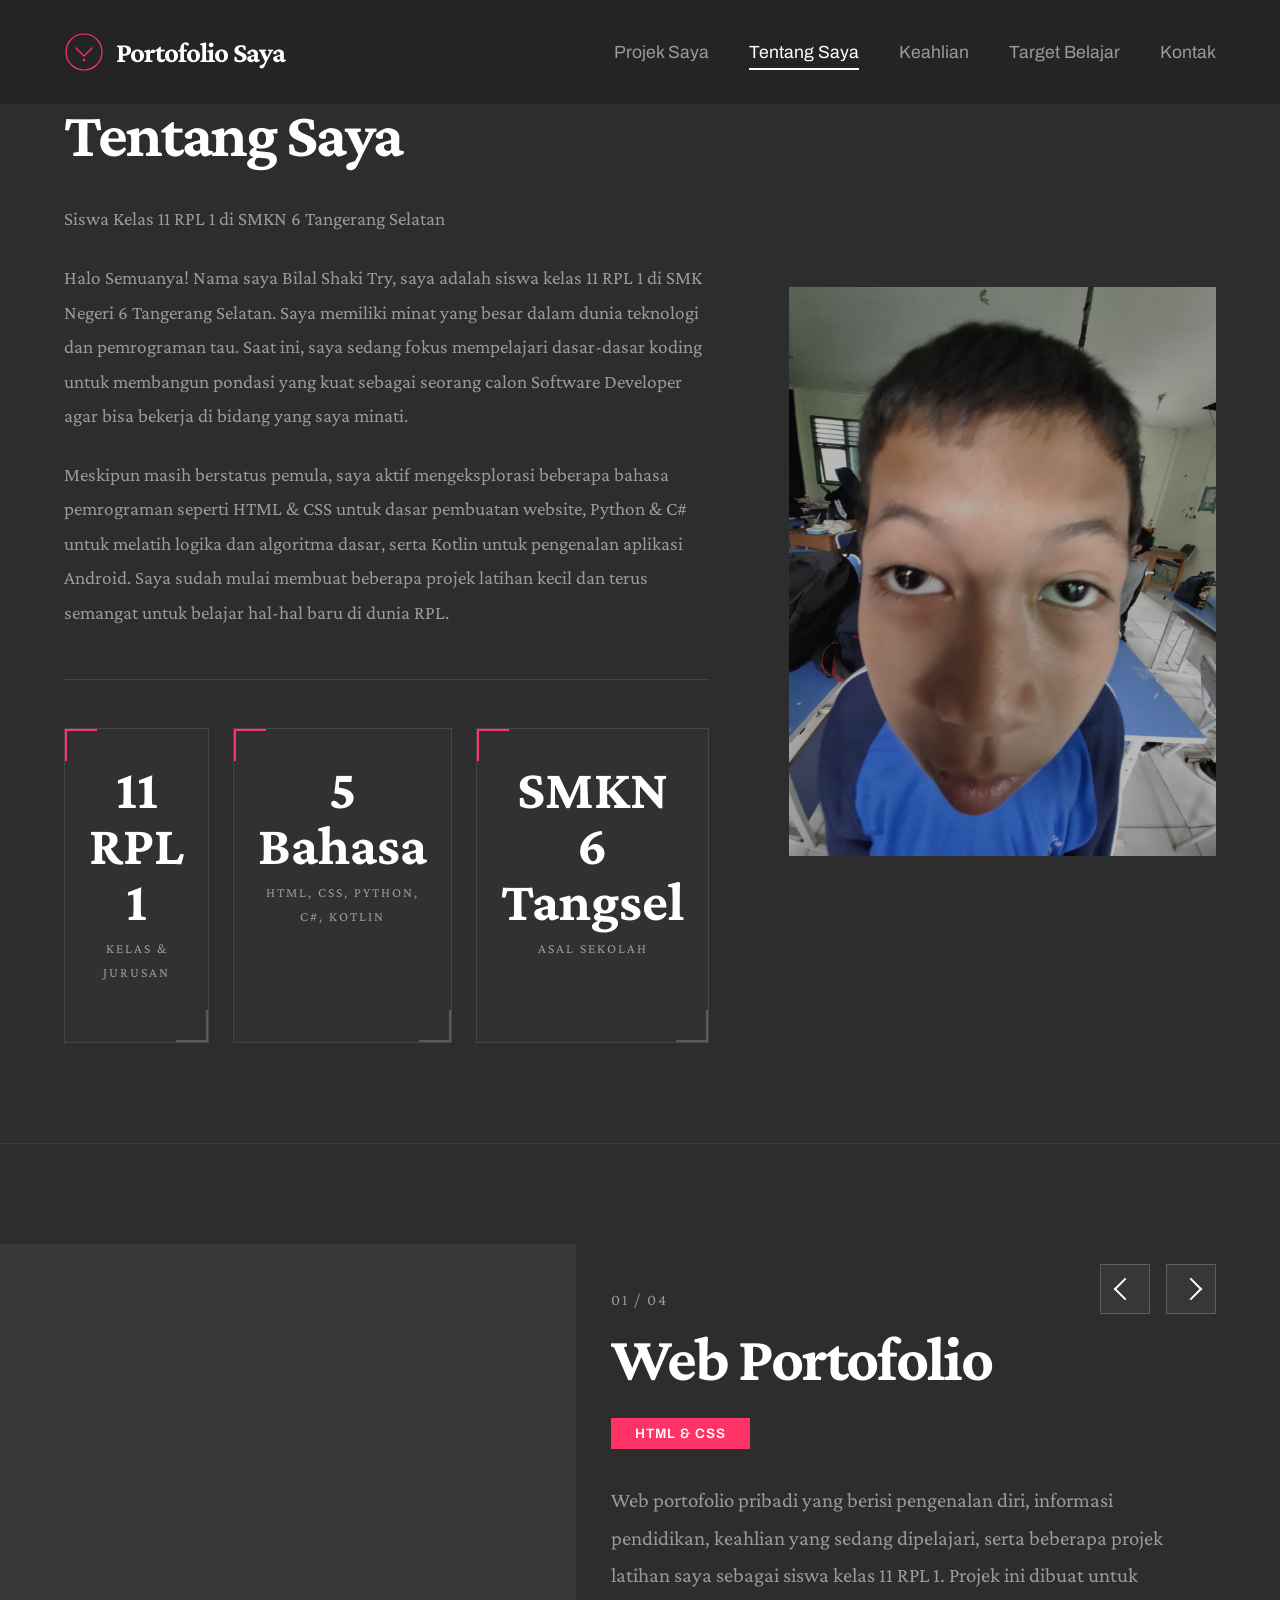
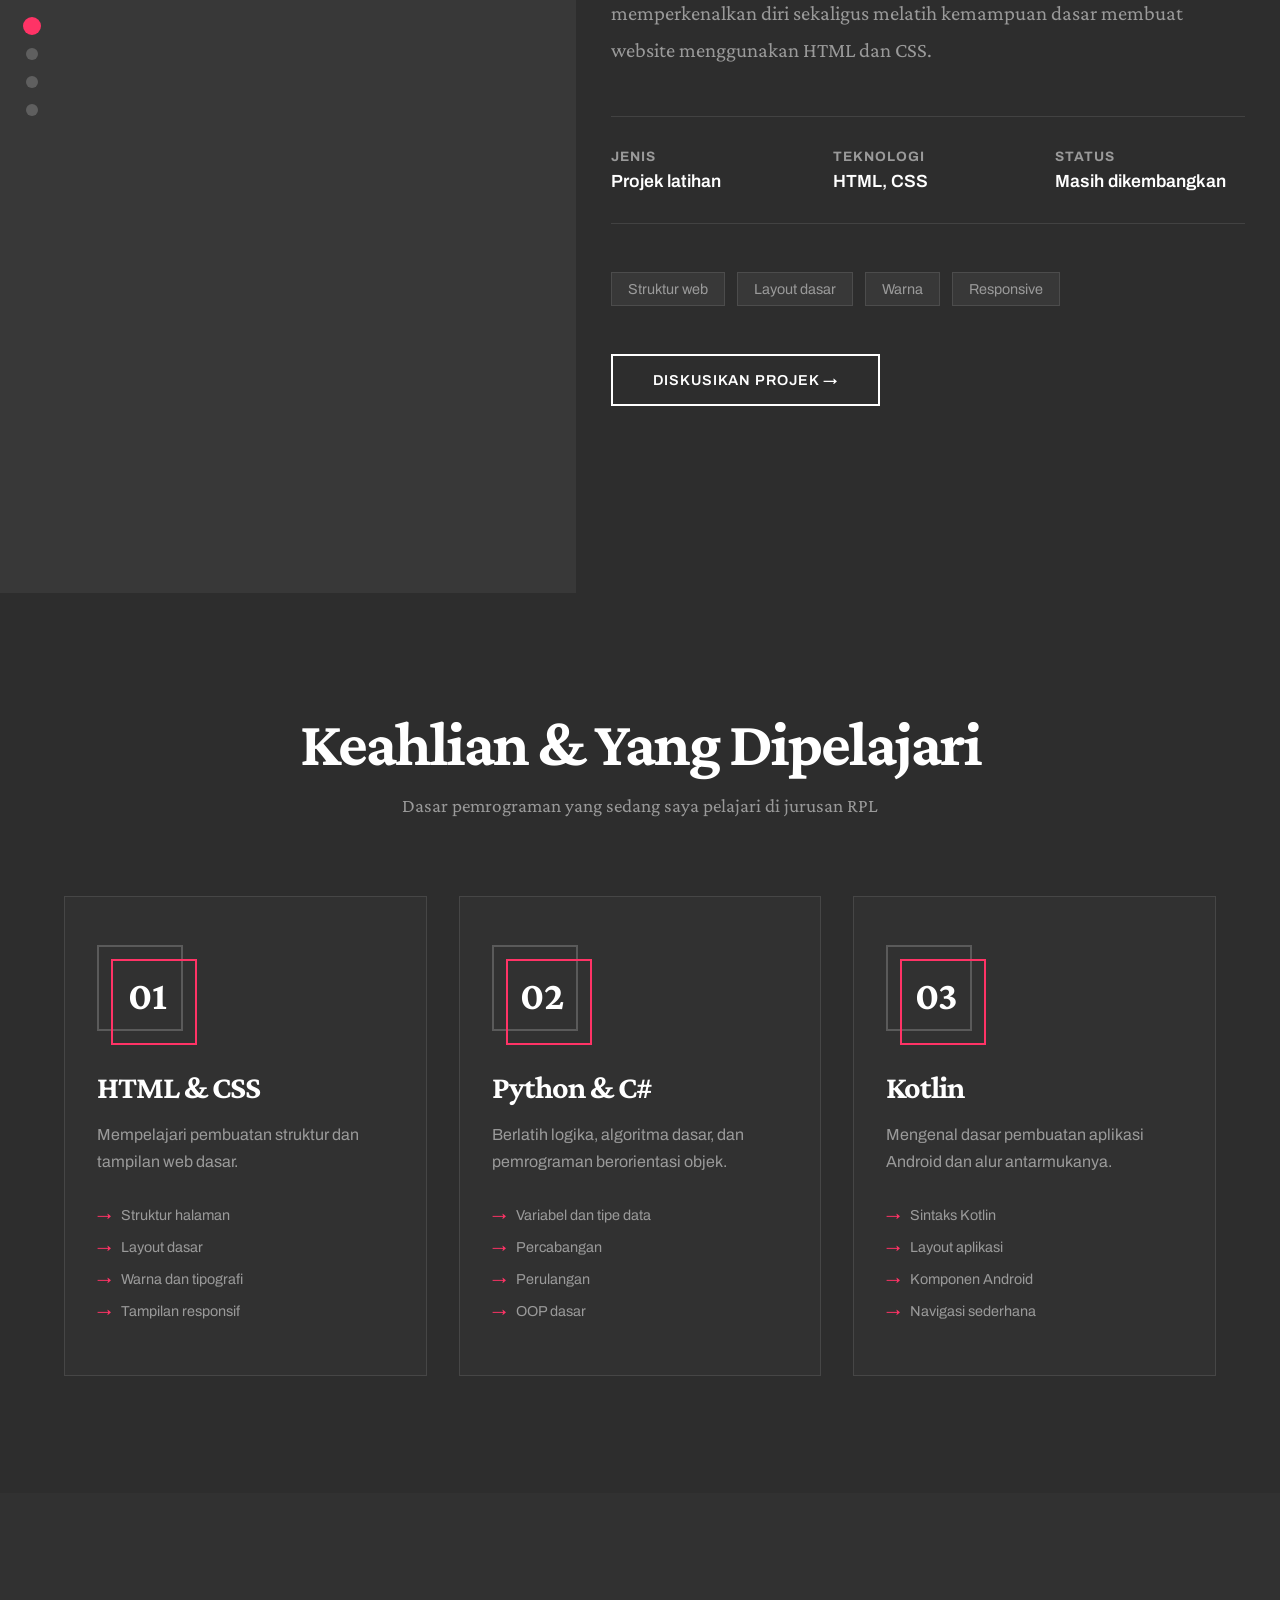
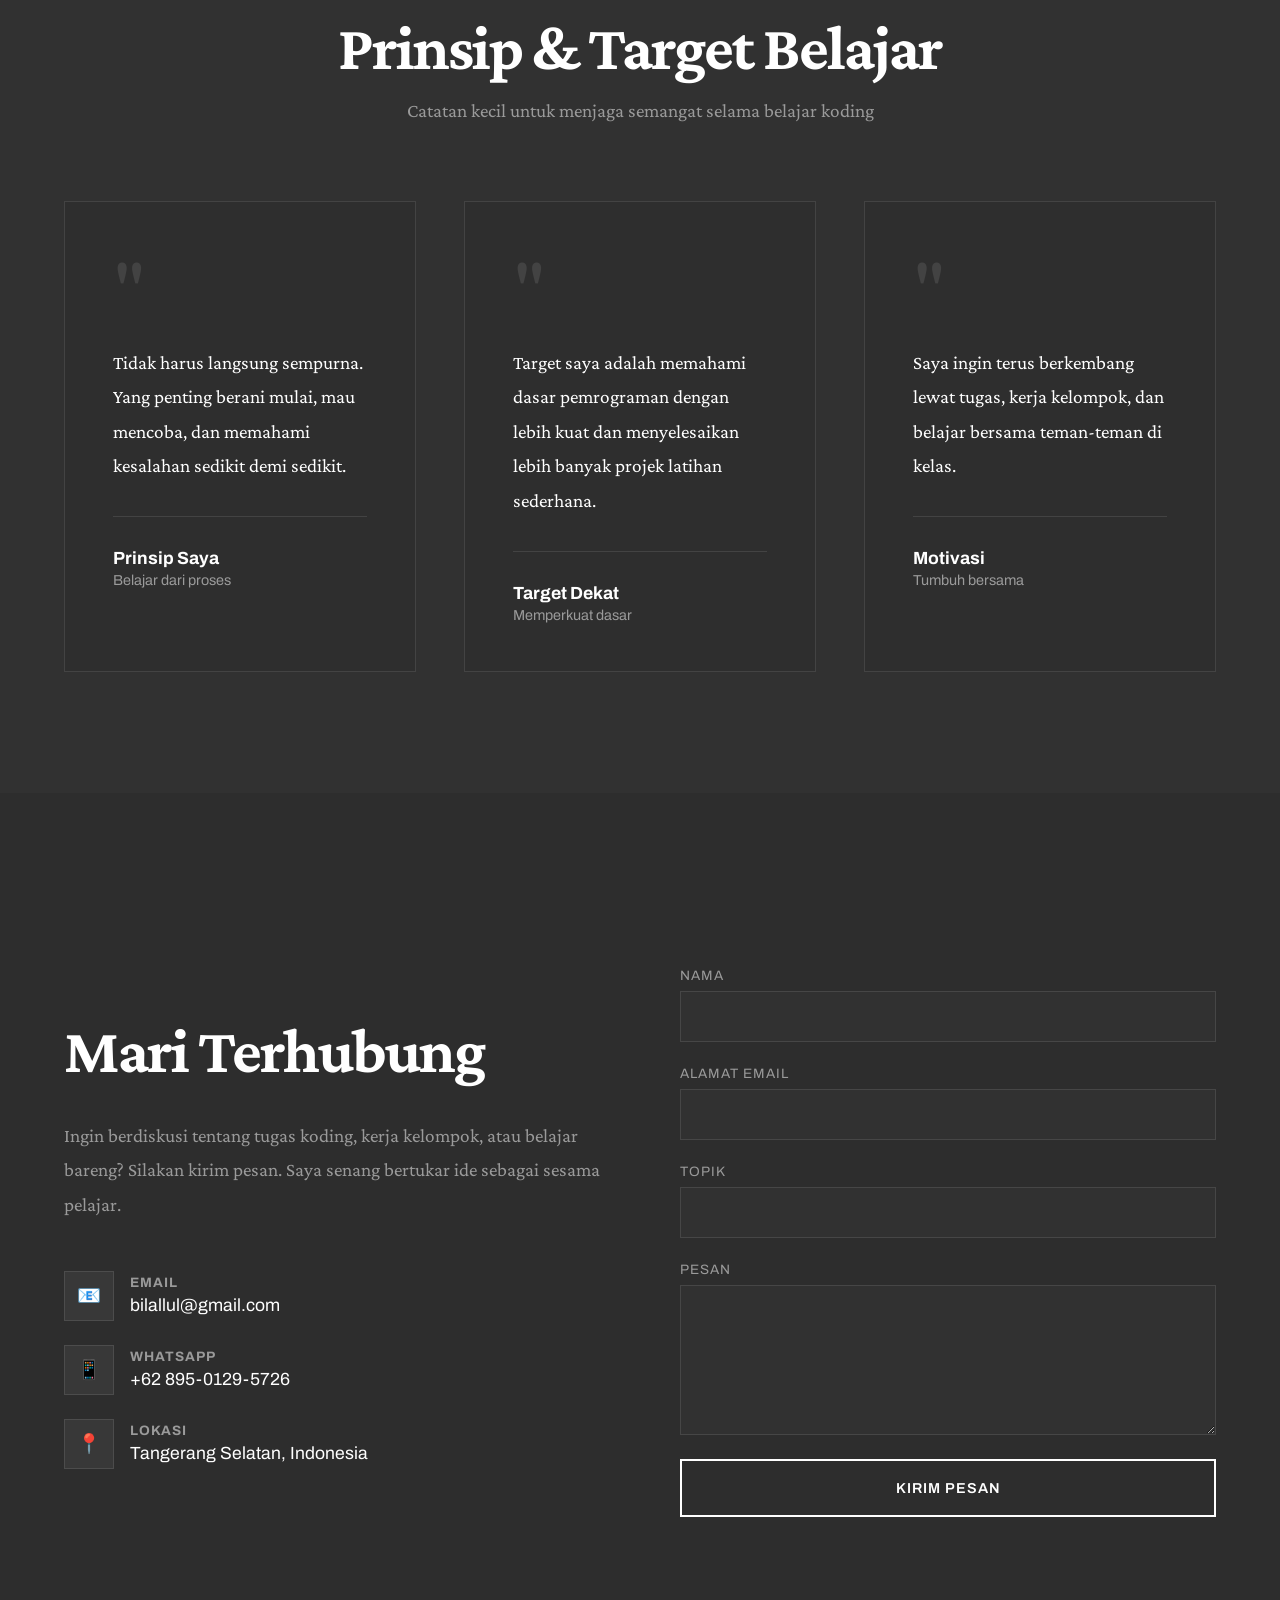
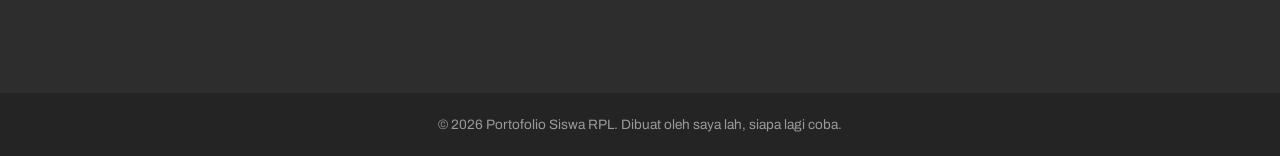
==== index.html @ 1e0526e3 "Add files via upload" ====
<!DOCTYPE html>
<html lang="id">
<head>
    <meta charset="UTF-8">
    <meta name="viewport" content="width=device-width, initial-scale=1.0">
    <title>Portofolio Aku | 11 RPL</title>
    <link rel="preconnect" href="https://fonts.googleapis.com">
    <link rel="preconnect" href="https://fonts.gstatic.com" crossorigin>
    <link href="https://fonts.googleapis.com/css2?family=Crimson+Pro:wght@300;400;600;700&family=Archivo:wght@300;400;600;900&display=swap" rel="stylesheet">
    <link rel="stylesheet" href="tooplate-split-portfolio.css">
<!-- Portofolio latihan siswa kelas 11 RPL 1 -->
</head>
<body>
    <header>
        <a href="#work" class="logo">
            <svg class="logo-icon" viewBox="0 0 100 100" xmlns="http://www.w3.org/2000/svg">
                <circle cx="50" cy="50" r="45" fill="none" stroke="#ff3366" stroke-width="3"/>
                <path d="M 30 40 L 50 60 L 70 40" fill="none" stroke="#ff3366" stroke-width="3" stroke-linecap="round" stroke-linejoin="round"/>
                <circle cx="50" cy="70" r="3" fill="#ff3366"/>
            </svg>
                <span>Portofolio Saya</span>
        </a>
        <nav>
            <ul class="desktop-nav">
                <li><a href="#work">Projek Saya</a></li>
                <li><a href="#about">Tentang Saya</a></li>
                <li><a href="#services">Keahlian</a></li>
                <li><a href="#testimonials">Target Belajar</a></li>
                <li><a href="#contact">Kontak</a></li>
            </ul>
        </nav>
        <div class="menu-icon">
            <span></span>
        </div>
    </header>

    <div class="mobile-nav">
        <button class="mobile-nav-close" aria-label="Tutup menu">&times;</button>
        <ul>
            <li><a href="#work">Projek Saya</a></li>
            <li><a href="#about">Tentang Saya</a></li>
            <li><a href="#services">Keahlian</a></li>
            <li><a href="#testimonials">Target Belajar</a></li>
            <li><a href="#contact">Kontak</a></li>
        </ul>
        <div class="mobile-nav-footer">
            <p>Mari belajar dan bertukar ide bersama</p>
            <a href="mailto:siswa.rpl11@example.com">siswa.rpl11@example.com</a>
        </div>
    </div>

    <!-- About Section -->
    <section id="about" class="about-section">
        <div class="about-split">
            <div class="about-content">
                <h2>Tentang Saya</h2>
                <p>Siswa Kelas 11 RPL 1 di SMKN 6 Tangerang Selatan</p>
                <p>Halo Semuanya! Nama saya Bilal Shaki Try, saya adalah siswa kelas 11 RPL 1 di SMK Negeri 6 Tangerang Selatan. Saya memiliki minat yang besar dalam dunia teknologi dan pemrograman tau. Saat ini, saya sedang fokus mempelajari dasar-dasar koding untuk membangun pondasi yang kuat sebagai seorang calon Software Developer agar bisa bekerja di bidang yang saya minati.</p>
                <p>Meskipun masih berstatus pemula, saya aktif mengeksplorasi beberapa bahasa pemrograman seperti HTML &amp; CSS untuk dasar pembuatan website, Python &amp; C# untuk melatih logika dan algoritma dasar, serta Kotlin untuk pengenalan aplikasi Android. Saya sudah mulai membuat beberapa projek latihan kecil dan terus semangat untuk belajar hal-hal baru di dunia RPL.</p>
                <div class="about-stats">
                    <div class="stat-item">
                        <h3>11 RPL 1</h3>
                        <p>Kelas &amp; Jurusan</p>
                    </div>
                    <div class="stat-item">
                        <h3>5 Bahasa</h3>
                        <p>HTML, CSS, Python, C#, Kotlin</p>
                    </div>
                    <div class="stat-item">
                        <h3>SMKN 6 Tangsel</h3>
                        <p>Asal Sekolah</p>
                    </div>
                </div>
            </div>
            <div class="about-image"></div>
        </div>
    </section>

    <!-- Projects Section -->
    <div class="split-container" id="work">
        <div class="left-panel">
            <div class="image-container active" data-project="0">
                <div class="project-image"></div>
            </div>
            <div class="image-container" data-project="1">
                <div class="project-image"></div>
            </div>
            <div class="image-container" data-project="2">
                <div class="project-image"></div>
            </div>
            <div class="image-container" data-project="3">
                <div class="project-image"></div>
            </div>
        </div>

        <div class="right-panel">
            <!-- Project 1 -->
            <div class="project-details active" data-project="0">
                <div class="project-number">01 / 04</div>
                <h1 class="project-title">Web Portofolio</h1>
                <span class="project-category">Html & Css</span>
                <p class="project-description">
                    Web portofolio pribadi yang berisi pengenalan diri, informasi pendidikan, keahlian yang sedang dipelajari,
                    serta beberapa projek latihan saya sebagai siswa kelas 11 RPL 1. Projek ini dibuat untuk memperkenalkan diri
                    sekaligus melatih kemampuan dasar membuat website menggunakan HTML dan CSS.
                </p>
                <div class="project-info">
                    <div class="info-item">
                        <h4>Jenis</h4>
                        <p>Projek latihan</p>
                    </div>
                    <div class="info-item">
                        <h4>Teknologi</h4>
                        <p>HTML, CSS</p>
                    </div>
                    <div class="info-item">
                        <h4>Status</h4>
                        <p>Masih dikembangkan</p>
                    </div>
                </div>
                <div class="project-tags">
                    <span class="tag">Struktur web</span>
                    <span class="tag">Layout dasar</span>
                    <span class="tag">Warna</span>
                    <span class="tag">Responsive</span>
                </div>
                <a href="#contact" class="view-project-btn">Diskusikan projek →</a>
            </div>

            <!-- Project 2 -->
            <div class="project-details" data-project="1">
                <div class="project-number">02 / 04</div>
                <h1 class="project-title">Aplikasi Kasir / Kalkulator CLI</h1>
                <span class="project-category">Python</span>
                <p class="project-description">
                    Program berbasis command line untuk menghitung total belanja atau melakukan operasi kalkulator dasar.
                    Saya menggunakannya untuk berlatih input, percabangan, perulangan, dan cara menyusun logika program.
                </p>
                <div class="project-info">
                    <div class="info-item">
                        <h4>Jenis</h4>
                        <p>Latihan Python</p>
                    </div>
                    <div class="info-item">
                        <h4>Materi</h4>
                        <p>Logika dasar</p>
                    </div>
                    <div class="info-item">
                        <h4>Status</h4>
                        <p>Versi awal</p>
                    </div>
                </div>
                <div class="project-tags">
                    <span class="tag">Input</span>
                    <span class="tag">Percabangan</span>
                    <span class="tag">Perulangan</span>
                    <span class="tag">Fungsi</span>
                </div>
                <a href="#contact" class="view-project-btn">Diskusikan projek →</a>
            </div>

            <!-- Project 3 -->
            <div class="project-details" data-project="2">
                <div class="project-number">03 / 04</div>
                <h1 class="project-title">To-Do List App</h1>
                <span class="project-category">C#</span>
                <p class="project-description">
                    Aplikasi sederhana untuk mencatat, menampilkan, dan mengelola daftar tugas harian. Projek ini saya buat
                    sebagai latihan menggunakan C# untuk memahami logika program, pengelolaan data tugas, dan konsep OOP dasar.
                </p>
                <div class="project-info">
                    <div class="info-item">
                        <h4>Jenis</h4>
                        <p>Projek latihan</p>
                    </div>
                    <div class="info-item">
                        <h4>Materi</h4>
                        <p>Manajemen tugas</p>
                    </div>
                    <div class="info-item">
                        <h4>Status</h4>
                        <p>Versi awal</p>
                    </div>
                </div>
                <div class="project-tags">
                    <span class="tag">Daftar tugas</span>
                    <span class="tag">Tambah tugas</span>
                    <span class="tag">Hapus tugas</span>
                    <span class="tag">C# dasar</span>
                </div>
                <a href="#contact" class="view-project-btn">Diskusikan projek →</a>
            </div>

            <!-- Project 4 -->
            <div class="project-details" data-project="3">
                <div class="project-number">04 / 04</div>
                <h1 class="project-title">UI Aplikasi Mobile Sederhana</h1>
                <span class="project-category">Kotlin</span>
                <p class="project-description">
                    Rancangan tampilan aplikasi mobile sederhana sebagai latihan mengenal Kotlin dan alur antarmuka Android.
                    Saya masih mempelajari cara membuat tampilan yang mudah dipahami dan menghubungkan halaman secara bertahap.
                </p>
                <div class="project-info">
                    <div class="info-item">
                        <h4>Jenis</h4>
                        <p>Latihan aplikasi</p>
                    </div>
                    <div class="info-item">
                        <h4>Materi</h4>
                        <p>Android dasar</p>
                    </div>
                    <div class="info-item">
                        <h4>Status</h4>
                        <p>Dalam proses belajar</p>
                    </div>
                </div>
                <div class="project-tags">
                    <span class="tag">Kotlin</span>
                    <span class="tag">Layout</span>
                    <span class="tag">Android</span>
                    <span class="tag">Navigasi</span>
                </div>
                <a href="#contact" class="view-project-btn">Diskusikan projek →</a>
            </div>

        </div>

        <div class="project-controls">
            <div class="progress-indicator">
                <div class="progress-dot active" data-project="0"></div>
                <div class="progress-dot" data-project="1"></div>
                <div class="progress-dot" data-project="2"></div>
                <div class="progress-dot" data-project="3"></div>
            </div>
            <div class="navigation">
                <div class="nav-arrow" id="prevBtn">
                    <div class="arrow arrow-left"></div>
                </div>
                <div class="nav-arrow" id="nextBtn">
                    <div class="arrow arrow-right"></div>
                </div>
            </div>
        </div>
    </div>

    <!-- Services Section -->
    <section id="services" class="services-section">
        <div class="services-container">
            <div class="section-header">
                <h2>Keahlian &amp; Yang Dipelajari</h2>
                <p>Dasar pemrograman yang sedang saya pelajari di jurusan RPL</p>
            </div>
            <div class="services-grid">
                <div class="service-card">
                    <div class="service-number">01</div>
                    <h3>HTML &amp; CSS</h3>
                    <p>Mempelajari pembuatan struktur dan tampilan web dasar.</p>
                    <ul class="service-list">
                        <li>Struktur halaman</li>
                        <li>Layout dasar</li>
                        <li>Warna dan tipografi</li>
                        <li>Tampilan responsif</li>
                    </ul>
                </div>
                <div class="service-card">
                    <div class="service-number">02</div>
                    <h3>Python &amp; C#</h3>
                    <p>Berlatih logika, algoritma dasar, dan pemrograman berorientasi objek.</p>
                    <ul class="service-list">
                        <li>Variabel dan tipe data</li>
                        <li>Percabangan</li>
                        <li>Perulangan</li>
                        <li>OOP dasar</li>
                    </ul>
                </div>
                <div class="service-card">
                    <div class="service-number">03</div>
                    <h3>Kotlin</h3>
                    <p>Mengenal dasar pembuatan aplikasi Android dan alur antarmukanya.</p>
                    <ul class="service-list">
                        <li>Sintaks Kotlin</li>
                        <li>Layout aplikasi</li>
                        <li>Komponen Android</li>
                        <li>Navigasi sederhana</li>
                    </ul>
                </div>
            </div>
        </div>
    </section>

    <!-- Testimonials Section -->
    <section id="testimonials" class="testimonials-section">
        <div class="testimonials-container">
            <div class="section-header">
                <h2>Prinsip &amp; Target Belajar</h2>
                <p>Catatan kecil untuk menjaga semangat selama belajar koding</p>
            </div>
            <div class="testimonials-grid">
                <div class="testimonial-card">
                    <div class="quote-icon">"</div>
                    <p class="testimonial-text">Tidak harus langsung sempurna. Yang penting berani mulai, mau mencoba, dan memahami kesalahan sedikit demi sedikit.</p>
                    <div class="testimonial-author">
                        <div class="author-info">
                            <h4>Prinsip Saya</h4>
                            <p>Belajar dari proses</p>
                        </div>
                    </div>
                </div>
                <div class="testimonial-card">
                    <div class="quote-icon">"</div>
                    <p class="testimonial-text">Target saya adalah memahami dasar pemrograman dengan lebih kuat dan menyelesaikan lebih banyak projek latihan sederhana.</p>
                    <div class="testimonial-author">
                        <div class="author-info">
                            <h4>Target Dekat</h4>
                            <p>Memperkuat dasar</p>
                        </div>
                    </div>
                </div>
                <div class="testimonial-card">
                    <div class="quote-icon">"</div>
                    <p class="testimonial-text">Saya ingin terus berkembang lewat tugas, kerja kelompok, dan belajar bersama teman-teman di kelas.</p>
                    <div class="testimonial-author">
                        <div class="author-info">
                            <h4>Motivasi</h4>
                            <p>Tumbuh bersama</p>
                        </div>
                    </div>
                </div>
            </div>
        </div>
    </section>

    <!-- Contact Section -->
    <section id="contact" class="contact-section">
        <div class="contact-split">
            <div class="contact-info">
                <h2>Mari Terhubung</h2>
                <p>Ingin berdiskusi tentang tugas koding, kerja kelompok, atau belajar bareng? Silakan kirim pesan. Saya senang bertukar ide sebagai sesama pelajar.</p>
                <div class="contact-details">
                    <div class="contact-item">
                        <div class="contact-item-icon">📧</div>
                        <div class="contact-item-content">
                            <h4>Email</h4>
                            <a href="mailto:siswa.rpl11@example.com">bilallul@gmail.com</a>
                        </div>
                    </div>
                    <div class="contact-item">
                        <div class="contact-item-icon">📱</div>
                        <div class="contact-item-content">
                            <h4>WhatsApp</h4>
                            <a href="tel:+6281234567890">+62 895-0129-5726</a>
                        </div>
                    </div>
                    <div class="contact-item">
                        <div class="contact-item-icon">📍</div>
                        <div class="contact-item-content">
                            <h4>Lokasi</h4>
                            <a href="https://www.google.com/maps/place/Tangerang+Selatan,+Banten" target="_blank">Tangerang Selatan, Indonesia</a>
                        </div>
                    </div>
                </div>
            </div>
            <form class="contact-form">
                <div class="form-group">
                    <label for="name">Nama</label>
                    <input type="text" id="name" name="name" required>
                </div>
                <div class="form-group">
                    <label for="email">Alamat Email</label>
                    <input type="email" id="email" name="email" required>
                </div>
                <div class="form-group">
                    <label for="subject">Topik</label>
                    <input type="text" id="subject" name="subject" required>
                </div>
                <div class="form-group">
                    <label for="message">Pesan</label>
                    <textarea id="message" name="message" required></textarea>
                </div>
                <button type="submit" class="submit-btn">Kirim Pesan</button>
            </form>
        </div>
    </section>

    <footer>
        <p>© 2026 Portofolio Siswa RPL. Dibuat oleh saya lah, siapa lagi coba.</p>
    </footer>

    <script data-cfasync="false" src="/cdn-cgi/scripts/5c5dd728/cloudflare-static/email-decode.min.js"></script>
	<script src="tooplate-split-scripts.js"></script>
</body>
</html>
---- tooplate-split-portfolio.css ----
@charset "utf-8";
/* Gaya portofolio latihan siswa RPL */

* {
	margin: 0;
	padding: 0;
	box-sizing: border-box;
}

:root {
	--bg-dark: #2d2d2d;
	--bg-light: #383838;
	--bg-header: #242424;
	--text-primary: #ffffff;
	--text-secondary: #9a9a9a;
	--accent: #ff3366;
	--accent-hover: #ff5580;
}

html {
	scroll-behavior: smooth;
}

body {
	font-family: 'Archivo', sans-serif;
	background: var(--bg-dark);
	color: var(--text-primary);
	overflow-x: hidden;
}

/* Header */
header {
	position: fixed;
	top: 0;
	left: 0;
	width: 100%;
	padding: 2rem 5%;
	display: flex;
	justify-content: space-between;
	align-items: center;
	z-index: 1000;
	background: rgba(36, 36, 36, 0.95);
	backdrop-filter: blur(10px);
}

.logo {
	font-family: 'Crimson Pro', serif;
	font-size: 1.8rem;
	font-weight: 700;
	letter-spacing: -1px;
	display: flex;
	align-items: center;
	gap: 0.75rem;
	text-decoration: none;
	color: var(--text-primary);
	transition: opacity 0.3s ease;
}

.logo:hover {
	opacity: 0.8;
}

.logo-icon {
	width: 40px;
	height: 40px;
}

.desktop-nav {
	display: flex;
	gap: 2.5rem;
	list-style: none;
}

.desktop-nav a {
	color: var(--text-secondary);
	text-decoration: none;
	font-size: 1.1rem;
	font-weight: 400;
	transition: all 0.3s ease;
	position: relative;
	padding-bottom: 0.5rem;
}

.desktop-nav a::before {
	content: '';
	position: absolute;
	bottom: 0;
	left: 50%;
	width: 0;
	height: 2px;
	background: var(--accent);
	transition: all 0.3s ease;
	transform: translateX(-50%);
}

.desktop-nav a:hover {
	color: var(--text-primary);
}

.desktop-nav a:hover::before {
	width: 100%;
}

.desktop-nav a.active {
	color: var(--text-primary);
}

.desktop-nav a.active::before {
	width: 100%;
	background: var(--text-primary);
}

.menu-icon {
	display: none;
	width: 40px;
	height: 40px;
	cursor: pointer;
	align-items: center;
	justify-content: center;
	border: 1px solid rgba(255, 255, 255, 0.2);
	border-radius: 50%;
	transition: border-color 0.3s ease;
	position: relative;
	z-index: 1002;
}

.menu-icon:hover {
	border-color: var(--accent);
}

.menu-icon span {
	display: block;
	width: 18px;
	height: 2px;
	background: var(--text-primary);
	position: relative;
}

.menu-icon span::before,
.menu-icon span::after {
	content: '';
	position: absolute;
	width: 18px;
	height: 2px;
	background: var(--text-primary);
	transition: all 0.3s ease;
}

.menu-icon span::before {
	top: -6px;
}

.menu-icon span::after {
	top: 6px;
}

/* Mobile Menu */
.mobile-nav {
	position: fixed;
	top: 0;
	right: -100%;
	width: 100%;
	max-width: 400px;
	height: 100vh;
	background: rgba(37, 37, 37, 0.98);
	backdrop-filter: blur(20px);
	z-index: 1001;
	padding: 120px 3rem 3rem;
	transition: right 0.3s ease-out;
}

.mobile-nav.active {
	right: 0;
}

.mobile-nav-close {
	position: absolute;
	top: 2rem;
	right: 2rem;
	width: 40px;
	height: 40px;
	background: transparent;
	border: 1px solid rgba(255, 255, 255, 0.2);
	border-radius: 50%;
	color: var(--text-primary);
	font-size: 1.5rem;
	cursor: pointer;
	display: flex;
	align-items: center;
	justify-content: center;
	transition: all 0.3s ease;
	line-height: 1;
}

.mobile-nav-close:hover {
	border-color: var(--accent);
	color: var(--accent);
	transform: rotate(90deg);
}

.mobile-nav ul {
	list-style: none;
}

.mobile-nav li {
	margin-bottom: 1.5rem;
}

.mobile-nav a {
	font-family: 'Crimson Pro', serif;
	font-size: 1.8rem;
	color: var(--text-primary);
	text-decoration: none;
	transition: all 0.3s ease;
	display: block;
}

.mobile-nav a:hover {
	color: var(--accent);
	transform: translateX(10px);
}

.mobile-nav a.active {
	color: var(--accent);
}

.mobile-nav-footer {
	position: absolute;
	bottom: 3rem;
	left: 3rem;
	right: 3rem;
}

.mobile-nav-footer p {
	color: var(--text-secondary);
	font-size: 0.9rem;
	margin-bottom: 1rem;
}

.mobile-nav-footer a {
	font-size: 0.9rem;
	color: var(--accent);
}

/* Split Screen Container */
.split-container {
	display: flex;
	height: max(100vh, 1050px);
	min-height: 1050px;
	padding-top: 100px;
	position: relative;
	scroll-margin-top: 100px;
	border-top: 1px solid rgba(255, 255, 255, 0.08);
}

.left-panel {
	flex: 1;
	position: relative;
	overflow: hidden;
	background: var(--bg-light);
}

.image-container {
	position: absolute;
	width: 100%;
	height: 100%;
	display: flex;
	align-items: center;
	justify-content: center;
	opacity: 0;
	transition: opacity 0.8s ease;
}

.image-container.active {
	opacity: 1;
}

.project-image {
	width: 80%;
	height: 80%;
	background-size: cover;
	background-position: center;
	position: relative;
	overflow: hidden;
}

.image-container:nth-child(1) .project-image {
	background-image: url('https://images.unsplash.com/photo-1498050108023-c5249f4df085?w=800&h=1000&fit=crop');
}

.image-container:nth-child(2) .project-image {
	background-image: url('https://images.unsplash.com/photo-1515879218367-8466d910aaa4?w=800&h=1000&fit=crop');
}

.image-container:nth-child(3) .project-image {
	background-image: url('https://images.unsplash.com/photo-1555066931-4365d14bab8c?w=800&h=1000&fit=crop');
}

.image-container:nth-child(4) .project-image {
	background-image: url('https://images.unsplash.com/photo-1512941937669-90a1b58e7e9c?w=800&h=1000&fit=crop');
}

.right-panel {
	flex: 1;
	padding: 5%;
	overflow-y: visible;
	position: relative;
}

.project-details {
	position: absolute;
	top: 5%;
	left: 5%;
	right: 5%;
	opacity: 0;
	transform: translateY(30px);
	transition: all 0.6s ease;
	pointer-events: none;
}

.project-details.active {
	opacity: 1;
	transform: translateY(0);
	pointer-events: auto;
}

.project-number {
	font-family: 'Crimson Pro', serif;
	font-size: 1rem;
	color: var(--text-secondary);
	margin-bottom: 1rem;
	letter-spacing: 2px;
}

.project-title {
	font-family: 'Crimson Pro', serif;
	font-size: clamp(2.5rem, 5vw, 4rem);
	font-weight: 700;
	line-height: 1.1;
	margin-bottom: 1.5rem;
	letter-spacing: -2px;
}

.project-category {
	display: inline-block;
	padding: 0.5rem 1.5rem;
	background: var(--accent);
	color: white;
	font-size: 0.85rem;
	font-weight: 600;
	letter-spacing: 1px;
	margin-bottom: 2rem;
	text-transform: uppercase;
}

.project-description {
	font-family: 'Crimson Pro', serif;
	font-size: 1.3rem;
	line-height: 1.8;
	color: var(--text-secondary);
	margin-bottom: 3rem;
	max-width: 600px;
}

.project-info {
	display: grid;
	grid-template-columns: repeat(auto-fit, minmax(150px, 1fr));
	gap: 2rem;
	margin-bottom: 3rem;
	padding: 2rem 0;
	border-top: 1px solid rgba(255, 255, 255, 0.1);
	border-bottom: 1px solid rgba(255, 255, 255, 0.1);
}

.info-item h4 {
	font-size: 0.85rem;
	color: var(--text-secondary);
	margin-bottom: 0.5rem;
	text-transform: uppercase;
	letter-spacing: 1px;
}

.info-item p {
	font-size: 1.1rem;
	font-weight: 600;
}

.project-tags {
	display: flex;
	flex-wrap: wrap;
	gap: 0.75rem;
	margin-bottom: 3rem;
}

.tag {
	padding: 0.5rem 1rem;
	background: rgba(255, 255, 255, 0.05);
	border: 1px solid rgba(255, 255, 255, 0.1);
	font-size: 0.9rem;
	color: var(--text-secondary);
}

.view-project-btn {
	display: inline-block;
	padding: 1rem 2.5rem;
	background: transparent;
	color: var(--text-primary);
	border: 2px solid var(--text-primary);
	text-decoration: none;
	font-weight: 600;
	letter-spacing: 1px;
	text-transform: uppercase;
	font-size: 0.9rem;
	transition: all 0.3s ease;
}

.view-project-btn:hover {
	background: var(--accent);
	border-color: var(--accent);
	transform: translateX(10px);
}

/* Navigation Arrows */
.navigation {
	position: absolute;
	top: 120px;
	right: 5%;
	display: flex;
	gap: 1rem;
	z-index: 100;
}

.nav-arrow {
	width: 50px;
	height: 50px;
	background: rgba(255, 255, 255, 0.05);
	border: 1px solid rgba(255, 255, 255, 0.2);
	display: flex;
	align-items: center;
	justify-content: center;
	cursor: pointer;
	transition: all 0.3s ease;
	backdrop-filter: blur(10px);
}

.nav-arrow:hover {
	background: var(--accent);
	border-color: var(--accent);
	transform: scale(1.1);
}

.nav-arrow.disabled {
	opacity: 0.3;
	cursor: not-allowed;
}

.nav-arrow.disabled:hover {
	background: rgba(255, 255, 255, 0.05);
	transform: scale(1);
}

.arrow {
	width: 16px;
	height: 16px;
	border-top: 2px solid var(--text-primary);
	border-right: 2px solid var(--text-primary);
}

.arrow-left {
	transform: rotate(-135deg);
}

.arrow-right {
	transform: rotate(45deg);
}

/* Progress Indicator */
.progress-indicator {
	position: absolute;
	left: 2%;
	top: 50%;
	transform: translateY(-50%);
	display: flex;
	flex-direction: column;
	gap: 1rem;
	z-index: 100;
}

.progress-dot {
	width: 12px;
	height: 12px;
	background: rgba(255, 255, 255, 0.2);
	border-radius: 50%;
	cursor: pointer;
	transition: all 0.3s ease;
}

.progress-dot.active {
	background: var(--accent);
	transform: scale(1.5);
}

.progress-dot:hover {
	background: var(--text-primary);
}

/* Project Controls Wrapper */
.project-controls {
	position: absolute;
	top: 0;
	left: 0;
	right: 0;
	bottom: 0;
	pointer-events: none;
	z-index: 100;
	opacity: 1;
	transition: opacity 0.3s ease;
}

.project-controls.hidden {
	opacity: 0;
	pointer-events: none;
}

.project-controls .navigation,
.project-controls .progress-indicator {
	pointer-events: auto;
}

.project-controls.hidden .navigation,
.project-controls.hidden .progress-indicator {
	pointer-events: none;
}

/* About Section */
.about-section {
	min-height: 100vh;
	display: flex;
	align-items: center;
	padding: 100px 5%;
	scroll-margin-top: 100px;
}

.about-split {
	display: grid;
	grid-template-columns: 1fr 1fr;
	gap: 5rem;
	max-width: 1400px;
	margin: 0 auto;
	align-items: center;
}

.about-image {
	position: relative;
	aspect-ratio: 3/4;
	background-image: url('images/muka.jpeg');
	background-size: cover;
	background-position: center;
	display: flex;
	align-items: center;
	justify-content: center;
	overflow: hidden;
}

.about-image::before {
	content: '';
	position: absolute;
	width: 100%;
	height: 100%;
	background: rgba(26, 26, 26, 0.3);
}

.about-content h2 {
	font-family: 'Crimson Pro', serif;
	font-size: clamp(2.5rem, 5vw, 4rem);
	font-weight: 700;
	line-height: 1.1;
	margin-bottom: 2rem;
	letter-spacing: -2px;
}

.about-content p {
	font-family: 'Crimson Pro', serif;
	font-size: 1.2rem;
	line-height: 1.8;
	color: var(--text-secondary);
	margin-bottom: 1.5rem;
}

.about-content p a {
	color: var(--accent);
	text-decoration: none;
	transition: opacity 0.3s ease;
}

.about-content p a:hover {
	opacity: 0.8;
}

.about-stats {
	display: grid;
	grid-template-columns: repeat(3, 1fr);
	gap: 1.5rem;
	margin-top: 3rem;
	padding-top: 3rem;
	border-top: 1px solid rgba(255, 255, 255, 0.1);
}

.stat-item {
	position: relative;
	padding: 2rem 1.5rem;
	background: rgba(255, 255, 255, 0.02);
	border: 1px solid rgba(255, 255, 255, 0.1);
	text-align: center;
	transition: all 0.3s ease;
}

.stat-item:hover {
	background: rgba(255, 255, 255, 0.05);
	border-color: rgba(255, 255, 255, 0.2);
	transform: translateY(-3px);
}

.stat-item::before {
	content: '';
	position: absolute;
	top: 0;
	left: 0;
	width: 30px;
	height: 30px;
	border-top: 2px solid var(--accent);
	border-left: 2px solid var(--accent);
}

.stat-item::after {
	content: '';
	position: absolute;
	bottom: 0;
	right: 0;
	width: 30px;
	height: 30px;
	border-bottom: 2px solid rgba(255, 255, 255, 0.2);
	border-right: 2px solid rgba(255, 255, 255, 0.2);
}

.stat-item h3 {
	font-family: 'Crimson Pro', serif;
	font-size: 3.5rem;
	font-weight: 700;
	color: var(--text-primary);
	margin-bottom: 0.5rem;
	line-height: 1;
}

.stat-item p {
	font-size: 0.85rem;
	color: var(--text-secondary);
	text-transform: uppercase;
	letter-spacing: 2px;
}

/* Services Section */
.services-section {
	min-height: 100vh;
	padding: 100px 5%;
	display: flex;
	align-items: center;
}

.services-container {
	max-width: 1400px;
	margin: 0 auto;
	width: 100%;
}

.section-header {
	text-align: center;
	margin-bottom: 5rem;
}

.section-header h2 {
	font-family: 'Crimson Pro', serif;
	font-size: clamp(2.5rem, 5vw, 4rem);
	font-weight: 700;
	line-height: 1.1;
	margin-bottom: 1rem;
	letter-spacing: -2px;
}

.section-header p {
	font-family: 'Crimson Pro', serif;
	font-size: 1.2rem;
	color: var(--text-secondary);
}

.services-grid {
	display: grid;
	grid-template-columns: repeat(auto-fit, minmax(300px, 1fr));
	gap: 2rem;
}

.service-card {
	padding: 3rem 2rem;
	background: rgba(255, 255, 255, 0.02);
	border: 1px solid rgba(255, 255, 255, 0.1);
	transition: all 0.3s ease;
	position: relative;
	overflow: hidden;
}

.service-card:hover {
	background: rgba(255, 255, 255, 0.05);
	border-color: rgba(255, 255, 255, 0.2);
	transform: translateY(-5px);
}

.service-number {
	position: relative;
	display: inline-flex;
	align-items: center;
	justify-content: center;
	width: 100px;
	height: 100px;
	margin-bottom: 1.5rem;
	font-family: 'Crimson Pro', serif;
	font-size: 2.5rem;
	font-weight: 700;
	color: var(--text-primary);
}

.service-number::before,
.service-number::after {
	content: '';
	position: absolute;
	width: 82px;
	height: 82px;
	border: 2px solid;
}

.service-number::before {
	top: 0;
	left: 0;
	border-color: rgba(255, 255, 255, 0.2);
}

.service-number::after {
	bottom: 0;
	right: 0;
	border-color: var(--accent);
}

.service-card h3 {
	font-family: 'Crimson Pro', serif;
	font-size: 2rem;
	font-weight: 700;
	margin-bottom: 1rem;
	letter-spacing: -1px;
}

.service-card p {
	color: var(--text-secondary);
	line-height: 1.7;
	margin-bottom: 1.5rem;
}

.service-list {
	list-style: none;
}

.service-list li {
	color: var(--text-secondary);
	font-size: 0.9rem;
	padding: 0.5rem 0;
	padding-left: 1.5rem;
	position: relative;
}

.service-list li::before {
	content: '→';
	position: absolute;
	left: 0;
	color: var(--accent);
}

/* Testimonials Section */
.testimonials-section {
	min-height: 100vh;
	padding: 100px 5%;
	display: flex;
	align-items: center;
	background: rgba(255, 255, 255, 0.02);
}

.testimonials-container {
	max-width: 1200px;
	margin: 0 auto;
	width: 100%;
}

.testimonials-grid {
	display: grid;
	grid-template-columns: repeat(auto-fit, minmax(350px, 1fr));
	gap: 3rem;
	margin-top: 3rem;
}

.testimonial-card {
	padding: 3rem;
	background: rgba(45, 45, 45, 0.8);
	border: 1px solid rgba(255, 255, 255, 0.1);
	position: relative;
}

.quote-icon {
	font-family: 'Crimson Pro', serif;
	font-size: 5rem;
	color: rgba(255, 255, 255, 0.1);
	line-height: 1;
	margin-bottom: 1rem;
}

.testimonial-text {
	font-family: 'Crimson Pro', serif;
	font-size: 1.2rem;
	line-height: 1.8;
	color: var(--text-primary);
	margin-bottom: 2rem;
}

.testimonial-author {
	display: flex;
	align-items: center;
	gap: 1rem;
	padding-top: 2rem;
	border-top: 1px solid rgba(255, 255, 255, 0.1);
}

.author-avatar {
	width: 50px;
	height: 50px;
	background: var(--accent);
	border-radius: 50%;
	display: flex;
	align-items: center;
	justify-content: center;
	font-family: 'Crimson Pro', serif;
	font-size: 1.5rem;
	font-weight: 700;
}

.author-info h4 {
	font-size: 1.1rem;
	margin-bottom: 0.25rem;
}

.author-info p {
	font-size: 0.9rem;
	color: var(--text-secondary);
}

/* Contact Section */
.contact-section {
	min-height: 100vh;
	display: flex;
	align-items: center;
	padding: 100px 5%;
}

.contact-split {
	display: grid;
	grid-template-columns: 1fr 1fr;
	gap: 5rem;
	max-width: 1400px;
	margin: 0 auto;
	align-items: center;
}

.contact-info h2 {
	font-family: 'Crimson Pro', serif;
	font-size: clamp(2.5rem, 5vw, 4rem);
	font-weight: 700;
	line-height: 1.1;
	margin-bottom: 2rem;
	letter-spacing: -2px;
}

.contact-info p {
	font-family: 'Crimson Pro', serif;
	font-size: 1.2rem;
	line-height: 1.8;
	color: var(--text-secondary);
	margin-bottom: 3rem;
}

.contact-details {
	display: flex;
	flex-direction: column;
	gap: 1.5rem;
}

.contact-item {
	display: flex;
	align-items: flex-start;
	gap: 1rem;
}

.contact-item-icon {
	width: 50px;
	height: 50px;
	min-width: 50px;
	flex-shrink: 0;
	background: rgba(255, 255, 255, 0.05);
	border: 1px solid rgba(255, 255, 255, 0.1);
	display: flex;
	align-items: center;
	justify-content: center;
	font-size: 1.2rem;
}

.contact-item-content {
	padding-top: 0.25rem;
}

.contact-item-content h4 {
	font-size: 0.85rem;
	color: var(--text-secondary);
	margin-bottom: 0.25rem;
	text-transform: uppercase;
	letter-spacing: 1px;
}

.contact-item-content a,
.contact-item-content p {
	color: var(--text-primary);
	text-decoration: none;
	font-size: 1.1rem;
	margin: 0;
	line-height: 1.4;
}

.contact-item-content a:hover {
	color: var(--accent);
}

.social-links {
	display: flex;
	gap: 1rem;
	margin-top: 3rem;
}

.social-link {
	width: 50px;
	height: 50px;
	background: rgba(255, 255, 255, 0.05);
	border: 1px solid rgba(255, 255, 255, 0.1);
	display: flex;
	align-items: center;
	justify-content: center;
	text-decoration: none;
	color: var(--text-primary);
	transition: all 0.3s ease;
}

.social-link:hover {
	background: var(--accent);
	border-color: var(--accent);
	transform: translateY(-3px);
}

.contact-form {
	display: flex;
	flex-direction: column;
	gap: 1.5rem;
}

.form-group {
	display: flex;
	flex-direction: column;
	gap: 0.5rem;
}

.form-group label {
	font-size: 0.85rem;
	color: var(--text-secondary);
	text-transform: uppercase;
	letter-spacing: 1px;
}

.form-group input,
.form-group textarea {
	padding: 1rem;
	background: rgba(255, 255, 255, 0.02);
	border: 1px solid rgba(255, 255, 255, 0.1);
	color: var(--text-primary);
	font-family: 'Archivo', sans-serif;
	font-size: 1rem;
	transition: all 0.3s ease;
}

.form-group input:focus,
.form-group textarea:focus {
	outline: none;
	border-color: var(--accent);
	background: rgba(255, 255, 255, 0.05);
}

.form-group textarea {
	resize: vertical;
	min-height: 150px;
}

.submit-btn {
	padding: 1.2rem 2.5rem;
	background: transparent;
	color: var(--text-primary);
	border: 2px solid var(--text-primary);
	font-family: 'Archivo', sans-serif;
	font-weight: 600;
	letter-spacing: 1px;
	text-transform: uppercase;
	font-size: 0.9rem;
	cursor: pointer;
	transition: all 0.3s ease;
}

.submit-btn:hover {
	background: var(--accent);
	border-color: var(--accent);
}

/* Footer */
footer {
	position: relative;
	padding: 1.5rem 5%;
	text-align: center;
	font-size: 0.85rem;
	color: var(--text-secondary);
	background: rgba(36, 36, 36, 0.95);
	backdrop-filter: blur(10px);
}

footer a {
	color: var(--accent);
	text-decoration: none;
	transition: color 0.3s ease;
}

footer a:hover {
	color: var(--accent-hover);
}

/* Responsive */
@media (max-width: 1024px) {
	.split-container {
		flex-direction: column;
		height: auto;
		min-height: 0;
		padding-top: 100px;
		padding-bottom: 0;
	}

	.left-panel {
		height: 50vh;
		min-height: 400px;
		position: relative;
		order: 1;
	}

	/* Project controls bar - between panels */
	.project-controls {
		position: relative;
		order: 2;
		display: flex;
		justify-content: space-between;
		align-items: center;
		padding: 1rem 5%;
		background: linear-gradient(180deg, var(--bg-light) 0%, var(--bg-dark) 100%);
		border-top: 1px solid rgba(255, 255, 255, 0.05);
		border-bottom: 1px solid rgba(255, 255, 255, 0.05);
		top: auto;
		left: auto;
		right: auto;
		bottom: auto;
		pointer-events: auto;
	}

	.progress-indicator {
		position: relative;
		left: auto;
		top: auto;
		transform: none;
		flex-direction: row;
		gap: 0.75rem;
	}

	.navigation {
		position: relative;
		top: auto;
		bottom: auto;
		right: auto;
	}

	.nav-arrow {
		width: 45px;
		height: 45px;
	}

	.right-panel {
		height: auto;
		overflow-y: visible;
		padding-top: 2rem;
		padding-bottom: 2rem;
		position: relative;
		order: 3;
	}

	.project-details {
		position: relative;
		top: 0;
		opacity: 1;
		transform: translateY(0);
		pointer-events: auto;
		display: none;
	}

	.project-details.active {
		display: block;
	}

	.desktop-nav {
		display: none;
	}

	.menu-icon {
		display: flex;
	}

	footer {
		position: relative;
	}

	.about-split,
	.contact-split {
		grid-template-columns: 1fr;
		gap: 3rem;
	}

	.about-image {
		order: -1;
		max-height: 500px;
	}

	.about-stats {
		grid-template-columns: repeat(3, 1fr);
	}

	.services-grid {
		grid-template-columns: repeat(auto-fit, minmax(250px, 1fr));
	}

	.testimonials-grid {
		grid-template-columns: 1fr;
	}
}

@media (max-width: 768px) {
	header {
		padding: 1.5rem 5%;
	}

	.logo {
		font-size: 1.5rem;
	}

	.project-title {
		font-size: 2.5rem;
	}

	.project-description {
		font-size: 1.1rem;
	}

	.project-info {
		grid-template-columns: 1fr;
		gap: 1.5rem;
	}

	.navigation {
		gap: 0.5rem;
	}

	.nav-arrow {
		width: 50px;
		height: 50px;
	}

	.about-content h2,
	.contact-info h2,
	.section-header h2 {
		font-size: 2.5rem;
	}

	.about-stats {
		grid-template-columns: repeat(3, 1fr);
		gap: 1rem;
	}

	.stat-item {
		padding: 1.5rem 1rem;
	}

	.stat-item h3 {
		font-size: 2.2rem;
	}

	.stat-item::before,
	.stat-item::after {
		width: 20px;
		height: 20px;
	}

	.service-card {
		padding: 2rem 1.5rem;
	}

	.testimonial-card {
		padding: 2rem;
	}

	.services-section,
	.testimonials-section,
	.about-section,
	.contact-section {
		padding: 60px 5%;
	}
}

@media (max-width: 480px) {
	.split-container {
		padding-top: 80px;
		padding-bottom: 0;
	}

	.left-panel {
		height: 40vh;
		min-height: 300px;
	}

	.project-title {
		font-size: 2rem;
	}

	.project-controls {
		padding: 0.75rem 5%;
	}

	.right-panel {
		padding: 1.5rem 5% 2rem;
	}

	.navigation {
		gap: 0.5rem;
	}

	.nav-arrow {
		width: 40px;
		height: 40px;
	}

	.arrow {
		width: 15px;
		height: 15px;
	}

	.progress-indicator {
		gap: 0.5rem;
	}

	.about-stats {
		grid-template-columns: 1fr;
		gap: 1rem;
	}

	.stat-item h3 {
		font-size: 2.5rem;
	}

	.progress-dot {
		width: 10px;
		height: 10px;
	}

	.services-grid {
		grid-template-columns: 1fr;
	}

	.social-links {
		flex-wrap: wrap;
	}
}
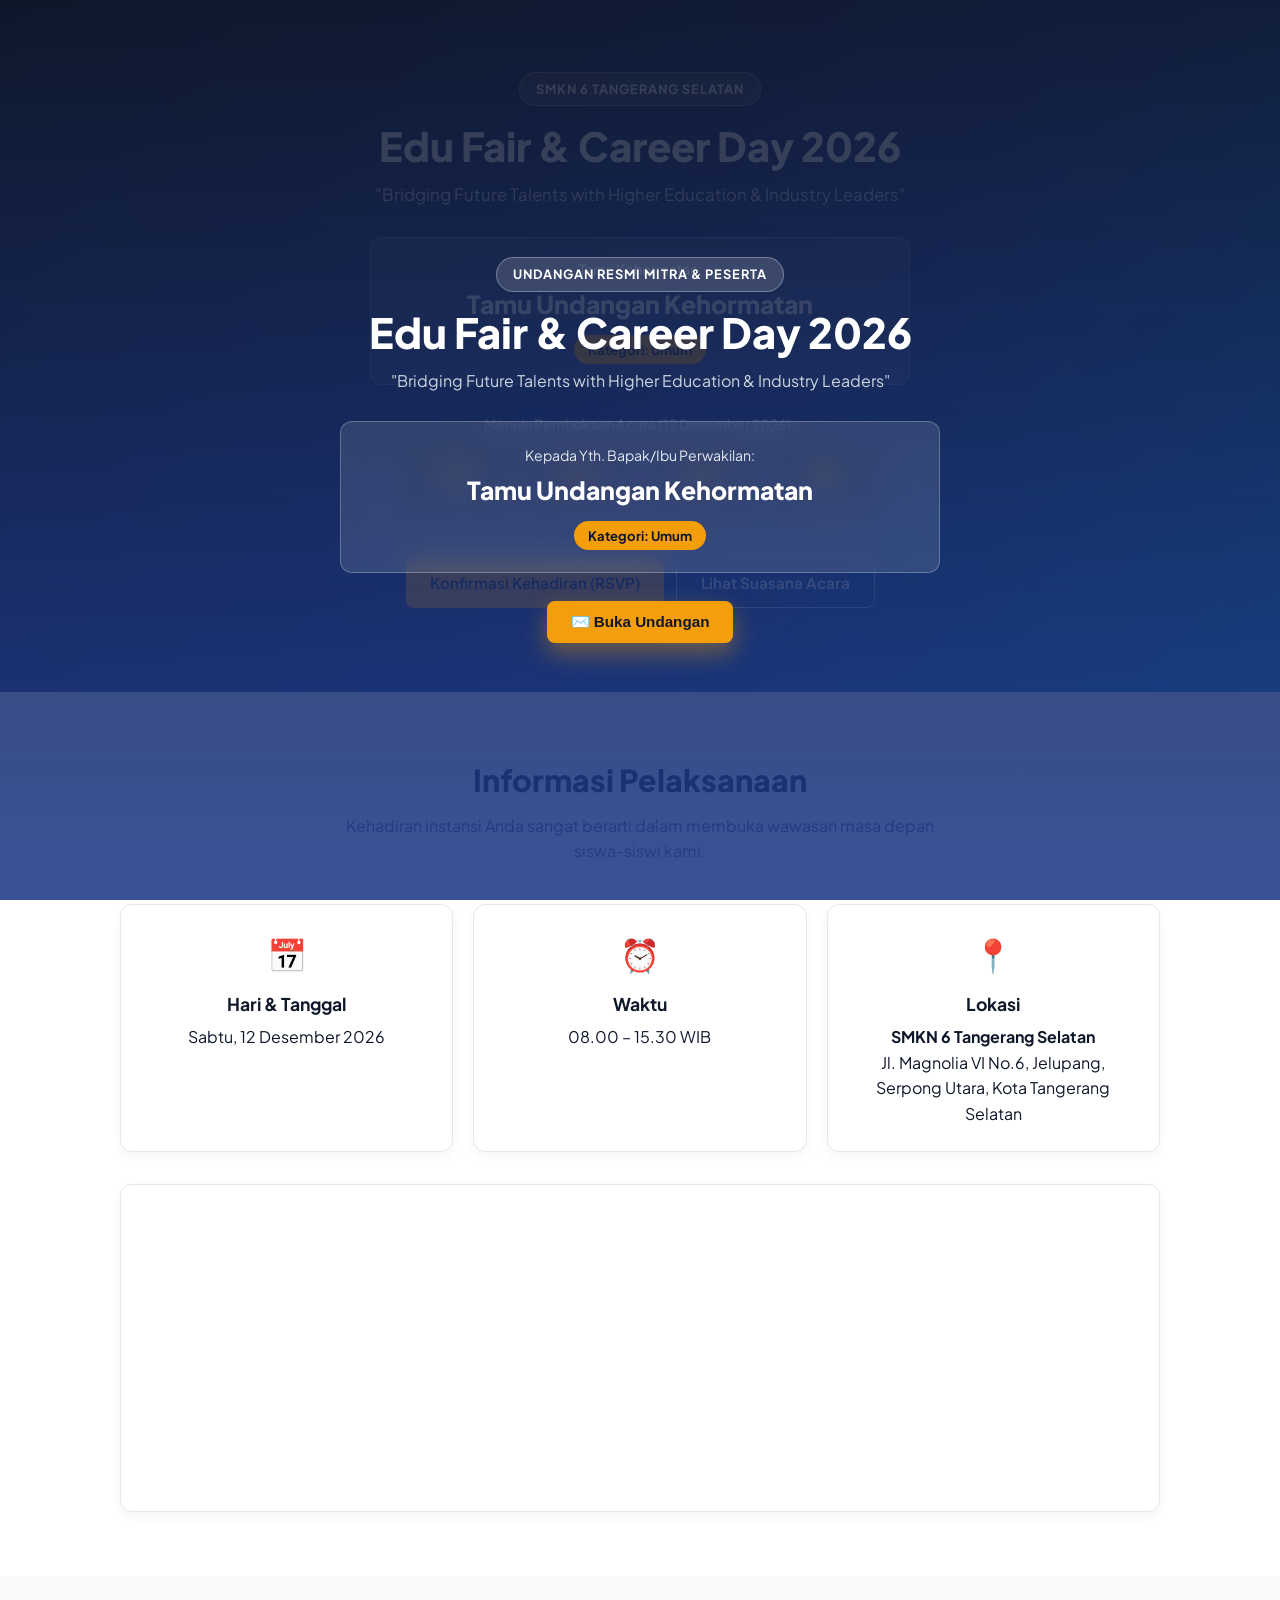
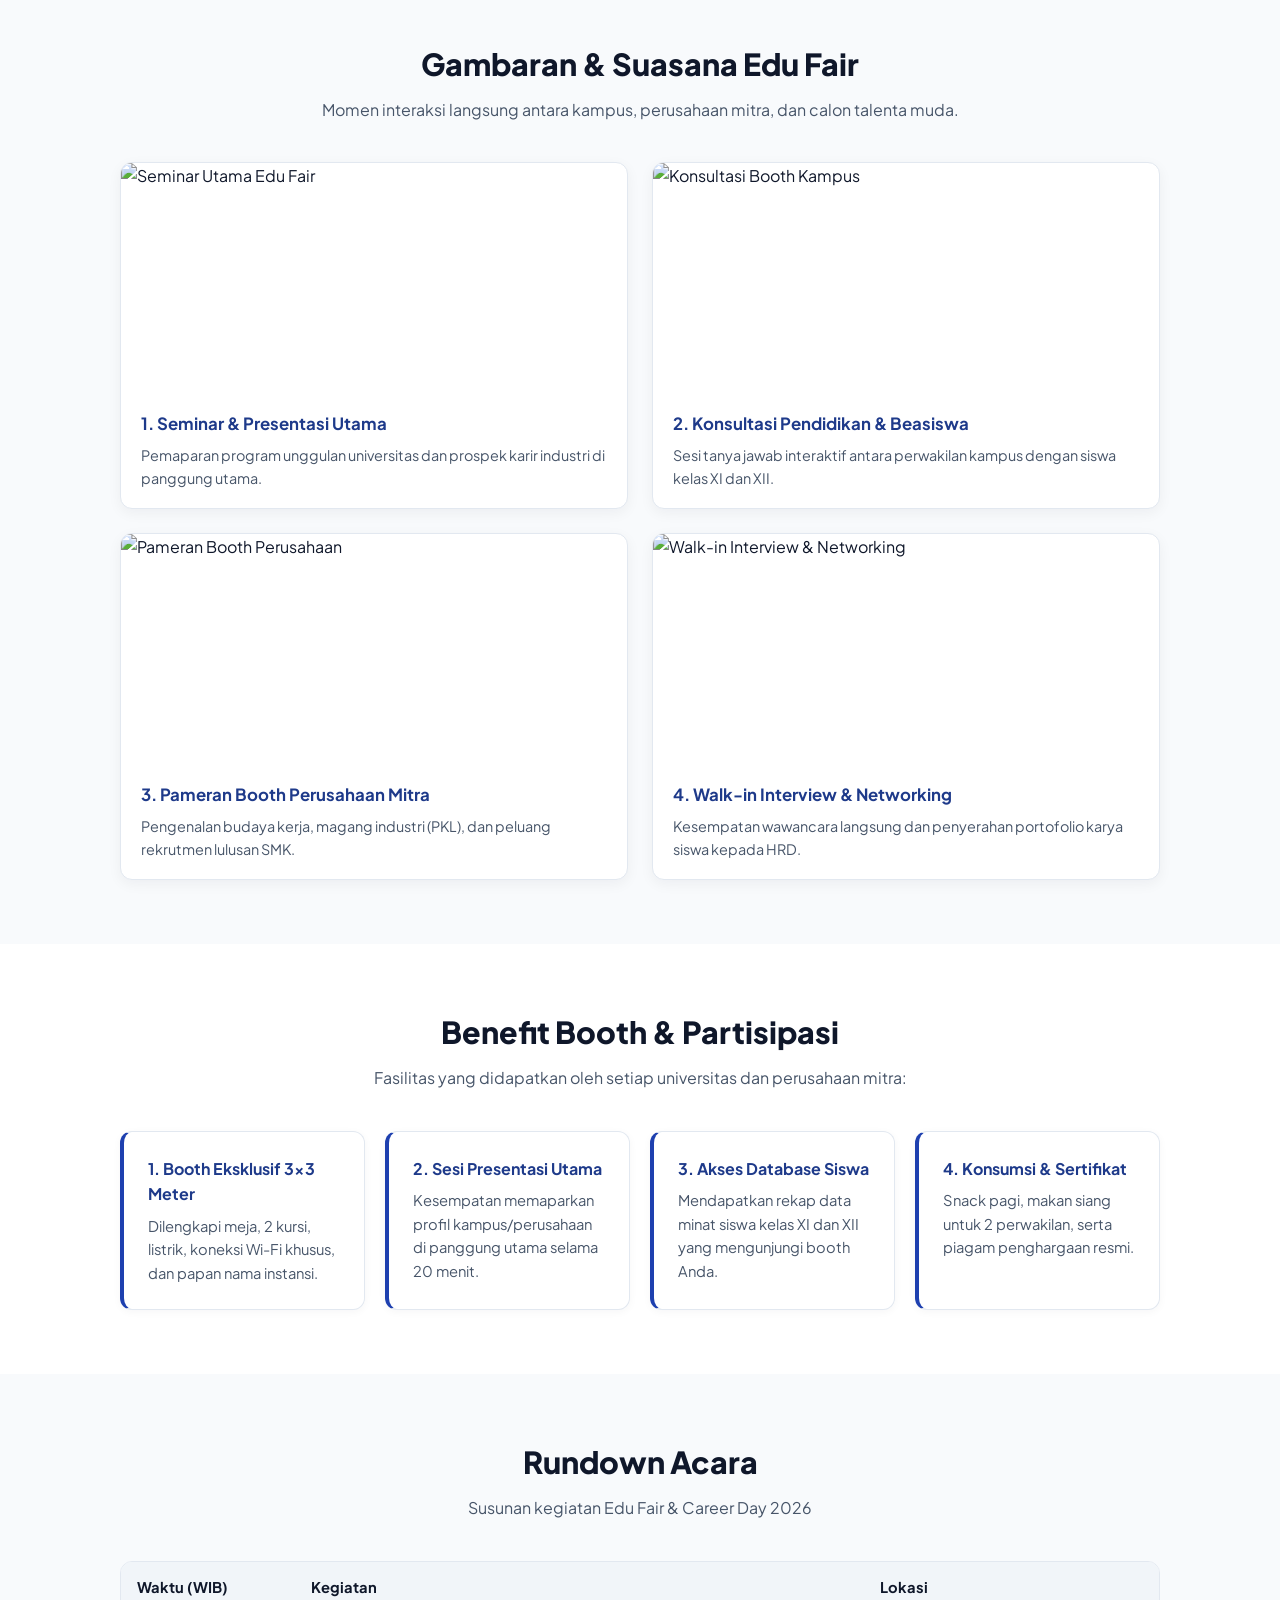
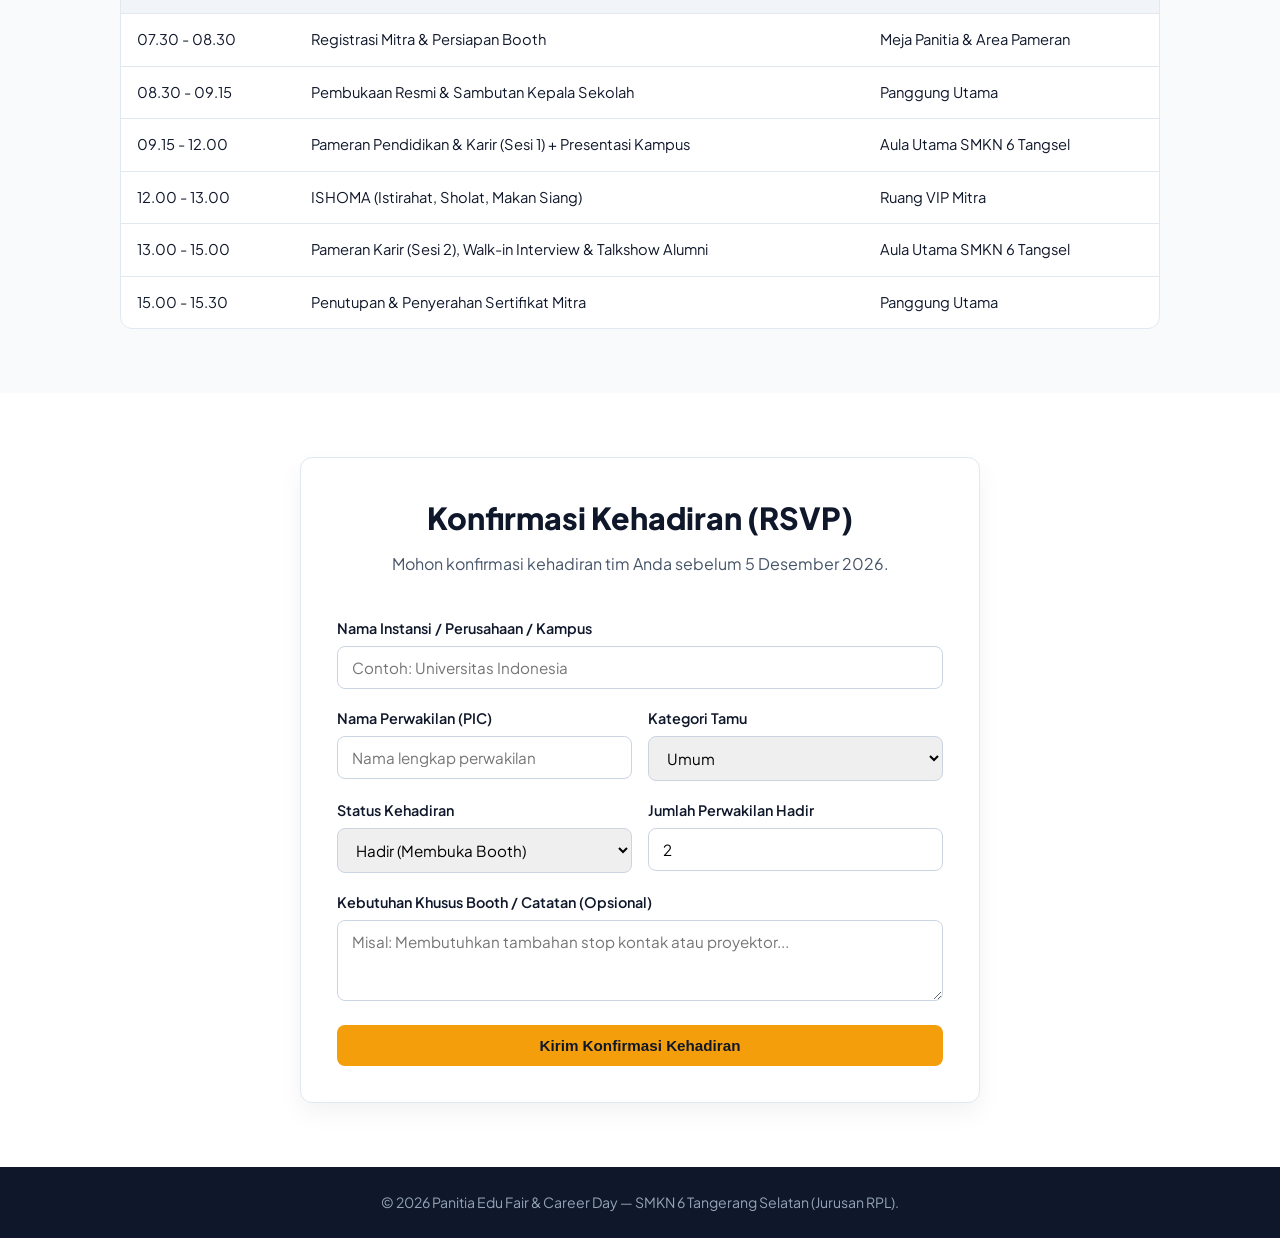
==== commit 89d290fa: "Add files via upload" ====
--- a/index.html
+++ b/index.html
@@ -1,392 +1,328 @@
 <!DOCTYPE html>
 <html lang="id">
 <head>
-    <meta charset="UTF-8">
-    <meta name="viewport" content="width=device-width, initial-scale=1.0">
-    <title>Portofolio Aku | 11 RPL</title>
-    <link rel="preconnect" href="https://fonts.googleapis.com">
-    <link rel="preconnect" href="https://fonts.gstatic.com" crossorigin>
-    <link href="https://fonts.googleapis.com/css2?family=Crimson+Pro:wght@300;400;600;700&family=Archivo:wght@300;400;600;900&display=swap" rel="stylesheet">
-    <link rel="stylesheet" href="tooplate-split-portfolio.css">
-<!-- Portofolio latihan siswa kelas 11 RPL 1 -->
+  <meta charset="UTF-8" />
+  <meta name="viewport" content="width=device-width, initial-scale=1.0" />
+  <title>Undangan Resmi | Edu Fair & Career Day 2026 - SMKN 6 Tangsel</title>
+  <link rel="stylesheet" href="style.css" />
+  <link href="https://fonts.googleapis.com/css2?family=Plus+Jakarta+Sans:wght@400;500;600;700;800&display=swap" rel="stylesheet">
 </head>
-<body>
-    <header>
-        <a href="#work" class="logo">
-            <svg class="logo-icon" viewBox="0 0 100 100" xmlns="http://www.w3.org/2000/svg">
-                <circle cx="50" cy="50" r="45" fill="none" stroke="#ff3366" stroke-width="3"/>
-                <path d="M 30 40 L 50 60 L 70 40" fill="none" stroke="#ff3366" stroke-width="3" stroke-linecap="round" stroke-linejoin="round"/>
-                <circle cx="50" cy="70" r="3" fill="#ff3366"/>
-            </svg>
-                <span>Portofolio Saya</span>
-        </a>
-        <nav>
-            <ul class="desktop-nav">
-                <li><a href="#work">Projek Saya</a></li>
-                <li><a href="#about">Tentang Saya</a></li>
-                <li><a href="#services">Keahlian</a></li>
-                <li><a href="#testimonials">Target Belajar</a></li>
-                <li><a href="#contact">Kontak</a></li>
-            </ul>
-        </nav>
-        <div class="menu-icon">
-            <span></span>
-        </div>
-    </header>
-
-    <div class="mobile-nav">
-        <button class="mobile-nav-close" aria-label="Tutup menu">&times;</button>
-        <ul>
-            <li><a href="#work">Projek Saya</a></li>
-            <li><a href="#about">Tentang Saya</a></li>
-            <li><a href="#services">Keahlian</a></li>
-            <li><a href="#testimonials">Target Belajar</a></li>
-            <li><a href="#contact">Kontak</a></li>
-        </ul>
-        <div class="mobile-nav-footer">
-            <p>Mari belajar dan bertukar ide bersama</p>
-            <a href="mailto:siswa.rpl11@example.com">siswa.rpl11@example.com</a>
-        </div>
-    </div>
-
-    <!-- About Section -->
-    <section id="about" class="about-section">
-        <div class="about-split">
-            <div class="about-content">
-                <h2>Tentang Saya</h2>
-                <p>Siswa Kelas 11 RPL 1 di SMKN 6 Tangerang Selatan</p>
-                <p>Halo Semuanya! Nama saya Bilal Shaki Try, saya adalah siswa kelas 11 RPL 1 di SMK Negeri 6 Tangerang Selatan. Saya memiliki minat yang besar dalam dunia teknologi dan pemrograman tau. Saat ini, saya sedang fokus mempelajari dasar-dasar koding untuk membangun pondasi yang kuat sebagai seorang calon Software Developer agar bisa bekerja di bidang yang saya minati.</p>
-                <p>Meskipun masih berstatus pemula, saya aktif mengeksplorasi beberapa bahasa pemrograman seperti HTML &amp; CSS untuk dasar pembuatan website, Python &amp; C# untuk melatih logika dan algoritma dasar, serta Kotlin untuk pengenalan aplikasi Android. Saya sudah mulai membuat beberapa projek latihan kecil dan terus semangat untuk belajar hal-hal baru di dunia RPL.</p>
-                <div class="about-stats">
-                    <div class="stat-item">
-                        <h3>11 RPL 1</h3>
-                        <p>Kelas &amp; Jurusan</p>
-                    </div>
-                    <div class="stat-item">
-                        <h3>5 Bahasa</h3>
-                        <p>HTML, CSS, Python, C#, Kotlin</p>
-                    </div>
-                    <div class="stat-item">
-                        <h3>SMKN 6 Tangsel</h3>
-                        <p>Asal Sekolah</p>
-                    </div>
-                </div>
+<body class="no-scroll">
+
+  <!-- AUDIO LATAR BELAKANG (TEMA INSPIRATIONAL / CORPORATE) -->
+  <audio id="bg-music" loop preload="auto">
+    <source src="https://cdn.pixabay.com/download/audio/2022/05/27/audio_1808fbf07a.mp3?filename=lofi-study-112191.mp3" type="audio/mpeg">
+  </audio>
+
+  <!-- TOMBOL KONTROL MUSIK MELAYANG -->
+  <button id="music-toggle" class="music-btn hidden" title="Putar / Jeda Musik">
+    <span id="music-icon">🔊</span>
+    <span id="music-label">Musik Aktif</span>
+  </button>
+
+  <!-- =========================================================
+       HALAMAN COVER (OPEN INVITATION)
+       ========================================================= -->
+  <div id="cover-overlay" class="cover-overlay">
+    <div class="cover-content">
+      <span class="badge-event">UNDANGAN RESMI MITRA & PESERTA</span>
+      <h1 class="cover-title">Edu Fair & Career Day 2026</h1>
+      <p class="cover-subtitle">"Bridging Future Talents with Higher Education & Industry Leaders"</p>
+
+      <div class="cover-guest-box">
+        <p class="guest-intro">Kepada Yth. Bapak/Ibu Perwakilan:</p>
+        <h2 id="cover-guest-name" class="guest-name">Tamu Undangan Kehormatan</h2>
+        <p id="cover-guest-instansi" class="guest-intro" hidden></p>
+        <span id="cover-guest-category" class="guest-badge">Kategori: Umum</span>
+      </div>
+
+      <button id="open-invitation-btn" class="btn btn-primary btn-open">
+        ✉️ Buka Undangan
+      </button>
+    </div>
+  </div>
+
+  <!-- =========================================================
+       HALAMAN UTAMA UNDANGAN
+       ========================================================= -->
+  <header class="hero">
+    <div class="container hero-content">
+      <span class="badge-event">SMKN 6 TANGERANG SELATAN</span>
+      <h1>Edu Fair & Career Day 2026</h1>
+      <p class="tagline">"Bridging Future Talents with Higher Education & Industry Leaders"</p>
+
+      <!-- Kotak Personalisasi Dinamis -->
+      <div class="guest-card">
+        <p class="guest-intro">Tamu Kehormatan:</p>
+        <h2 id="guest-name" class="guest-name">Tamu Undangan Kehormatan</h2>
+        <p id="guest-instansi" class="guest-intro" hidden></p>
+        <span id="guest-category" class="guest-badge">Kategori: Umum</span>
+      </div>
+
+      <!-- COUNTDOWN TIMER -->
+      <div class="countdown-wrapper">
+        <p class="countdown-title">Menuju Pembukaan Acara (12 Desember 2026):</p>
+        <div class="countdown-grid">
+          <div class="time-box">
+            <span id="cd-days">00</span>
+            <small>Hari</small>
+          </div>
+          <div class="time-box">
+            <span id="cd-hours">00</span>
+            <small>Jam</small>
+          </div>
+          <div class="time-box">
+            <span id="cd-minutes">00</span>
+            <small>Menit</small>
+          </div>
+          <div class="time-box">
+            <span id="cd-seconds">00</span>
+            <small>Detik</small>
+          </div>
+        </div>
+      </div>
+
+      <div class="hero-actions">
+        <a href="#rsvp" class="btn btn-primary">Konfirmasi Kehadiran (RSVP)</a>
+        <a href="#galeri" class="btn btn-outline">Lihat Suasana Acara</a>
+      </div>
+    </div>
+  </header>
+
+  <!-- INFORMASI WAKTU & LOKASI -->
+  <section id="detail-acara" class="section">
+    <div class="container">
+      <div class="section-header">
+        <h2>Informasi Pelaksanaan</h2>
+        <p>Kehadiran instansi Anda sangat berarti dalam membuka wawasan masa depan siswa-siswi kami.</p>
+      </div>
+
+      <div class="info-grid">
+        <div class="info-card">
+          <div class="icon">📅</div>
+          <h3>Hari & Tanggal</h3>
+          <p>Sabtu, 12 Desember 2026</p>
+        </div>
+        <div class="info-card">
+          <div class="icon">⏰</div>
+          <h3>Waktu</h3>
+          <p>08.00 – 15.30 WIB</p>
+        </div>
+        <div class="info-card">
+          <div class="icon">📍</div>
+          <h3>Lokasi</h3>
+          <p><strong>SMKN 6 Tangerang Selatan</strong><br/>Jl. Magnolia VI No.6, Jelupang, Serpong Utara, Kota Tangerang Selatan</p>
+        </div>
+      </div>
+
+      <!-- Google Maps Embed: SMKN 6 Tangerang Selatan -->
+      <div class="map-container">
+        <iframe 
+          src="https://maps.google.com/maps?q=SMKN%206%20Tangerang%20Selatan%2C%20Jl.%20Magnolia%20VI%20No.6%2C%20Jelupang&t=&z=16&ie=UTF8&iwloc=&output=embed" 
+          width="100%" 
+          height="320" 
+          style="border:0;" 
+          allowfullscreen="" 
+          loading="lazy" 
+          referrerpolicy="no-referrer-when-downgrade">
+        </iframe>
+      </div>
+    </div>
+  </section>
+
+  <!-- GALERI 4 FOTO BERTEMA EDU FAIR & CAREER DAY -->
+  <section id="galeri" class="section bg-light">
+    <div class="container">
+      <div class="section-header">
+        <h2>Gambaran & Suasana Edu Fair</h2>
+        <p>Momen interaksi langsung antara kampus, perusahaan mitra, dan calon talenta muda.</p>
+      </div>
+
+      <div class="gallery-grid">
+        <figure class="gallery-card">
+          <img src="https://images.unsplash.com/photo-1540575467063-178a50c2df87?auto=format&fit=crop&w=800&q=80" alt="Seminar Utama Edu Fair" loading="lazy">
+          <figcaption>
+            <h4>1. Seminar & Presentasi Utama</h4>
+            <p>Pemaparan program unggulan universitas dan prospek karir industri di panggung utama.</p>
+          </figcaption>
+        </figure>
+
+        <figure class="gallery-card">
+          <img src="https://images.unsplash.com/photo-1523240795612-9a054b0db644?auto=format&fit=crop&w=800&q=80" alt="Konsultasi Booth Kampus" loading="lazy">
+          <figcaption>
+            <h4>2. Konsultasi Pendidikan & Beasiswa</h4>
+            <p>Sesi tanya jawab interaktif antara perwakilan kampus dengan siswa kelas XI dan XII.</p>
+          </figcaption>
+        </figure>
+
+        <figure class="gallery-card">
+          <img src="https://images.unsplash.com/photo-1515187029135-18ee286d815b?auto=format&fit=crop&w=800&q=80" alt="Pameran Booth Perusahaan" loading="lazy">
+          <figcaption>
+            <h4>3. Pameran Booth Perusahaan Mitra</h4>
+            <p>Pengenalan budaya kerja, magang industri (PKL), dan peluang rekrutmen lulusan SMK.</p>
+          </figcaption>
+        </figure>
+
+        <figure class="gallery-card">
+          <img src="https://images.unsplash.com/photo-1573497019940-1c28c88b4f3e?auto=format&fit=crop&w=800&q=80" alt="Walk-in Interview & Networking" loading="lazy">
+          <figcaption>
+            <h4>4. Walk-in Interview & Networking</h4>
+            <p>Kesempatan wawancara langsung dan penyerahan portofolio karya siswa kepada HRD.</p>
+          </figcaption>
+        </figure>
+      </div>
+    </div>
+  </section>
+
+  <!-- BENEFIT BOOTH -->
+  <section class="section">
+    <div class="container">
+      <div class="section-header">
+        <h2>Benefit Booth & Partisipasi</h2>
+        <p>Fasilitas yang didapatkan oleh setiap universitas dan perusahaan mitra:</p>
+      </div>
+
+      <div class="benefit-grid">
+        <div class="benefit-item">
+          <h4>1. Booth Eksklusif 3x3 Meter</h4>
+          <p>Dilengkapi meja, 2 kursi, listrik, koneksi Wi-Fi khusus, dan papan nama instansi.</p>
+        </div>
+        <div class="benefit-item">
+          <h4>2. Sesi Presentasi Utama</h4>
+          <p>Kesempatan memaparkan profil kampus/perusahaan di panggung utama selama 20 menit.</p>
+        </div>
+        <div class="benefit-item">
+          <h4>3. Akses Database Siswa</h4>
+          <p>Mendapatkan rekap data minat siswa kelas XI dan XII yang mengunjungi booth Anda.</p>
+        </div>
+        <div class="benefit-item">
+          <h4>4. Konsumsi & Sertifikat</h4>
+          <p>Snack pagi, makan siang untuk 2 perwakilan, serta piagam penghargaan resmi.</p>
+        </div>
+      </div>
+    </div>
+  </section>
+
+  <!-- RUNDOWN ACARA -->
+  <section class="section bg-light">
+    <div class="container">
+      <div class="section-header">
+        <h2>Rundown Acara</h2>
+        <p>Susunan kegiatan Edu Fair & Career Day 2026</p>
+      </div>
+
+      <div class="table-responsive">
+        <table class="data-table">
+          <thead>
+            <tr>
+              <th>Waktu (WIB)</th>
+              <th>Kegiatan</th>
+              <th>Lokasi</th>
+            </tr>
+          </thead>
+          <tbody>
+            <tr>
+              <td>07.30 - 08.30</td>
+              <td>Registrasi Mitra & Persiapan Booth</td>
+              <td>Meja Panitia & Area Pameran</td>
+            </tr>
+            <tr>
+              <td>08.30 - 09.15</td>
+              <td>Pembukaan Resmi & Sambutan Kepala Sekolah</td>
+              <td>Panggung Utama</td>
+            </tr>
+            <tr>
+              <td>09.15 - 12.00</td>
+              <td>Pameran Pendidikan & Karir (Sesi 1) + Presentasi Kampus</td>
+              <td>Aula Utama SMKN 6 Tangsel</td>
+            </tr>
+            <tr>
+              <td>12.00 - 13.00</td>
+              <td>ISHOMA (Istirahat, Sholat, Makan Siang)</td>
+              <td>Ruang VIP Mitra</td>
+            </tr>
+            <tr>
+              <td>13.00 - 15.00</td>
+              <td>Pameran Karir (Sesi 2), Walk-in Interview & Talkshow Alumni</td>
+              <td>Aula Utama SMKN 6 Tangsel</td>
+            </tr>
+            <tr>
+              <td>15.00 - 15.30</td>
+              <td>Penutupan & Penyerahan Sertifikat Mitra</td>
+              <td>Panggung Utama</td>
+            </tr>
+          </tbody>
+        </table>
+      </div>
+    </div>
+  </section>
+
+  <!-- FORM KONFIRMASI KEHADIRAN (RSVP) -->
+  <section id="rsvp" class="section">
+    <div class="container">
+      <div class="rsvp-box">
+        <div class="section-header">
+          <h2>Konfirmasi Kehadiran (RSVP)</h2>
+          <p>Mohon konfirmasi kehadiran tim Anda sebelum 5 Desember 2026.</p>
+        </div>
+
+        <form id="rsvp-form">
+          <div class="form-group">
+            <label for="rsvp-instansi">Nama Instansi / Perusahaan / Kampus</label>
+            <input type="text" id="rsvp-instansi" required placeholder="Contoh: Universitas Indonesia" />
+          </div>
+
+          <div class="form-row">
+            <div class="form-group">
+              <label for="rsvp-pic">Nama Perwakilan (PIC)</label>
+              <input type="text" id="rsvp-pic" required placeholder="Nama lengkap perwakilan" />
             </div>
-            <div class="about-image"></div>
-        </div>
-    </section>
-
-    <!-- Projects Section -->
-    <div class="split-container" id="work">
-        <div class="left-panel">
-            <div class="image-container active" data-project="0">
-                <div class="project-image"></div>
+            <div class="form-group">
+              <label for="rsvp-kategori">Kategori Tamu</label>
+              <select id="rsvp-kategori">
+                <option value="Kampus">Kampus / Universitas</option>
+                <option value="Perusahaan">Perusahaan Mitra</option>
+                <option value="Alumni">Alumni</option>
+                <option value="Umum" selected>Umum</option>
+              </select>
             </div>
-            <div class="image-container" data-project="1">
-                <div class="project-image"></div>
+          </div>
+
+          <div class="form-row">
+            <div class="form-group">
+              <label for="rsvp-status">Status Kehadiran</label>
+              <select id="rsvp-status" required>
+                <option value="Hadir (Membuka Booth)">Hadir (Membuka Booth)</option>
+                <option value="Hadir (Tamu Undangan)">Hadir (Tamu Undangan)</option>
+                <option value="Tidak Dapat Hadir">Tidak Dapat Hadir</option>
+              </select>
             </div>
-            <div class="image-container" data-project="2">
-                <div class="project-image"></div>
+            <div class="form-group">
+              <label for="rsvp-jumlah">Jumlah Perwakilan Hadir</label>
+              <input type="number" id="rsvp-jumlah" min="1" max="10" value="2" required />
             </div>
-            <div class="image-container" data-project="3">
-                <div class="project-image"></div>
-            </div>
-        </div>
-
-        <div class="right-panel">
-            <!-- Project 1 -->
-            <div class="project-details active" data-project="0">
-                <div class="project-number">01 / 04</div>
-                <h1 class="project-title">Web Portofolio</h1>
-                <span class="project-category">Html & Css</span>
-                <p class="project-description">
-                    Web portofolio pribadi yang berisi pengenalan diri, informasi pendidikan, keahlian yang sedang dipelajari,
-                    serta beberapa projek latihan saya sebagai siswa kelas 11 RPL 1. Projek ini dibuat untuk memperkenalkan diri
-                    sekaligus melatih kemampuan dasar membuat website menggunakan HTML dan CSS.
-                </p>
-                <div class="project-info">
-                    <div class="info-item">
-                        <h4>Jenis</h4>
-                        <p>Projek latihan</p>
-                    </div>
-                    <div class="info-item">
-                        <h4>Teknologi</h4>
-                        <p>HTML, CSS</p>
-                    </div>
-                    <div class="info-item">
-                        <h4>Status</h4>
-                        <p>Masih dikembangkan</p>
-                    </div>
-                </div>
-                <div class="project-tags">
-                    <span class="tag">Struktur web</span>
-                    <span class="tag">Layout dasar</span>
-                    <span class="tag">Warna</span>
-                    <span class="tag">Responsive</span>
-                </div>
-                <a href="#contact" class="view-project-btn">Diskusikan projek →</a>
-            </div>
-
-            <!-- Project 2 -->
-            <div class="project-details" data-project="1">
-                <div class="project-number">02 / 04</div>
-                <h1 class="project-title">Aplikasi Kasir / Kalkulator CLI</h1>
-                <span class="project-category">Python</span>
-                <p class="project-description">
-                    Program berbasis command line untuk menghitung total belanja atau melakukan operasi kalkulator dasar.
-                    Saya menggunakannya untuk berlatih input, percabangan, perulangan, dan cara menyusun logika program.
-                </p>
-                <div class="project-info">
-                    <div class="info-item">
-                        <h4>Jenis</h4>
-                        <p>Latihan Python</p>
-                    </div>
-                    <div class="info-item">
-                        <h4>Materi</h4>
-                        <p>Logika dasar</p>
-                    </div>
-                    <div class="info-item">
-                        <h4>Status</h4>
-                        <p>Versi awal</p>
-                    </div>
-                </div>
-                <div class="project-tags">
-                    <span class="tag">Input</span>
-                    <span class="tag">Percabangan</span>
-                    <span class="tag">Perulangan</span>
-                    <span class="tag">Fungsi</span>
-                </div>
-                <a href="#contact" class="view-project-btn">Diskusikan projek →</a>
-            </div>
-
-            <!-- Project 3 -->
-            <div class="project-details" data-project="2">
-                <div class="project-number">03 / 04</div>
-                <h1 class="project-title">To-Do List App</h1>
-                <span class="project-category">C#</span>
-                <p class="project-description">
-                    Aplikasi sederhana untuk mencatat, menampilkan, dan mengelola daftar tugas harian. Projek ini saya buat
-                    sebagai latihan menggunakan C# untuk memahami logika program, pengelolaan data tugas, dan konsep OOP dasar.
-                </p>
-                <div class="project-info">
-                    <div class="info-item">
-                        <h4>Jenis</h4>
-                        <p>Projek latihan</p>
-                    </div>
-                    <div class="info-item">
-                        <h4>Materi</h4>
-                        <p>Manajemen tugas</p>
-                    </div>
-                    <div class="info-item">
-                        <h4>Status</h4>
-                        <p>Versi awal</p>
-                    </div>
-                </div>
-                <div class="project-tags">
-                    <span class="tag">Daftar tugas</span>
-                    <span class="tag">Tambah tugas</span>
-                    <span class="tag">Hapus tugas</span>
-                    <span class="tag">C# dasar</span>
-                </div>
-                <a href="#contact" class="view-project-btn">Diskusikan projek →</a>
-            </div>
-
-            <!-- Project 4 -->
-            <div class="project-details" data-project="3">
-                <div class="project-number">04 / 04</div>
-                <h1 class="project-title">UI Aplikasi Mobile Sederhana</h1>
-                <span class="project-category">Kotlin</span>
-                <p class="project-description">
-                    Rancangan tampilan aplikasi mobile sederhana sebagai latihan mengenal Kotlin dan alur antarmuka Android.
-                    Saya masih mempelajari cara membuat tampilan yang mudah dipahami dan menghubungkan halaman secara bertahap.
-                </p>
-                <div class="project-info">
-                    <div class="info-item">
-                        <h4>Jenis</h4>
-                        <p>Latihan aplikasi</p>
-                    </div>
-                    <div class="info-item">
-                        <h4>Materi</h4>
-                        <p>Android dasar</p>
-                    </div>
-                    <div class="info-item">
-                        <h4>Status</h4>
-                        <p>Dalam proses belajar</p>
-                    </div>
-                </div>
-                <div class="project-tags">
-                    <span class="tag">Kotlin</span>
-                    <span class="tag">Layout</span>
-                    <span class="tag">Android</span>
-                    <span class="tag">Navigasi</span>
-                </div>
-                <a href="#contact" class="view-project-btn">Diskusikan projek →</a>
-            </div>
-
-        </div>
-
-        <div class="project-controls">
-            <div class="progress-indicator">
-                <div class="progress-dot active" data-project="0"></div>
-                <div class="progress-dot" data-project="1"></div>
-                <div class="progress-dot" data-project="2"></div>
-                <div class="progress-dot" data-project="3"></div>
-            </div>
-            <div class="navigation">
-                <div class="nav-arrow" id="prevBtn">
-                    <div class="arrow arrow-left"></div>
-                </div>
-                <div class="nav-arrow" id="nextBtn">
-                    <div class="arrow arrow-right"></div>
-                </div>
-            </div>
-        </div>
-    </div>
-
-    <!-- Services Section -->
-    <section id="services" class="services-section">
-        <div class="services-container">
-            <div class="section-header">
-                <h2>Keahlian &amp; Yang Dipelajari</h2>
-                <p>Dasar pemrograman yang sedang saya pelajari di jurusan RPL</p>
-            </div>
-            <div class="services-grid">
-                <div class="service-card">
-                    <div class="service-number">01</div>
-                    <h3>HTML &amp; CSS</h3>
-                    <p>Mempelajari pembuatan struktur dan tampilan web dasar.</p>
-                    <ul class="service-list">
-                        <li>Struktur halaman</li>
-                        <li>Layout dasar</li>
-                        <li>Warna dan tipografi</li>
-                        <li>Tampilan responsif</li>
-                    </ul>
-                </div>
-                <div class="service-card">
-                    <div class="service-number">02</div>
-                    <h3>Python &amp; C#</h3>
-                    <p>Berlatih logika, algoritma dasar, dan pemrograman berorientasi objek.</p>
-                    <ul class="service-list">
-                        <li>Variabel dan tipe data</li>
-                        <li>Percabangan</li>
-                        <li>Perulangan</li>
-                        <li>OOP dasar</li>
-                    </ul>
-                </div>
-                <div class="service-card">
-                    <div class="service-number">03</div>
-                    <h3>Kotlin</h3>
-                    <p>Mengenal dasar pembuatan aplikasi Android dan alur antarmukanya.</p>
-                    <ul class="service-list">
-                        <li>Sintaks Kotlin</li>
-                        <li>Layout aplikasi</li>
-                        <li>Komponen Android</li>
-                        <li>Navigasi sederhana</li>
-                    </ul>
-                </div>
-            </div>
-        </div>
-    </section>
-
-    <!-- Testimonials Section -->
-    <section id="testimonials" class="testimonials-section">
-        <div class="testimonials-container">
-            <div class="section-header">
-                <h2>Prinsip &amp; Target Belajar</h2>
-                <p>Catatan kecil untuk menjaga semangat selama belajar koding</p>
-            </div>
-            <div class="testimonials-grid">
-                <div class="testimonial-card">
-                    <div class="quote-icon">"</div>
-                    <p class="testimonial-text">Tidak harus langsung sempurna. Yang penting berani mulai, mau mencoba, dan memahami kesalahan sedikit demi sedikit.</p>
-                    <div class="testimonial-author">
-                        <div class="author-info">
-                            <h4>Prinsip Saya</h4>
-                            <p>Belajar dari proses</p>
-                        </div>
-                    </div>
-                </div>
-                <div class="testimonial-card">
-                    <div class="quote-icon">"</div>
-                    <p class="testimonial-text">Target saya adalah memahami dasar pemrograman dengan lebih kuat dan menyelesaikan lebih banyak projek latihan sederhana.</p>
-                    <div class="testimonial-author">
-                        <div class="author-info">
-                            <h4>Target Dekat</h4>
-                            <p>Memperkuat dasar</p>
-                        </div>
-                    </div>
-                </div>
-                <div class="testimonial-card">
-                    <div class="quote-icon">"</div>
-                    <p class="testimonial-text">Saya ingin terus berkembang lewat tugas, kerja kelompok, dan belajar bersama teman-teman di kelas.</p>
-                    <div class="testimonial-author">
-                        <div class="author-info">
-                            <h4>Motivasi</h4>
-                            <p>Tumbuh bersama</p>
-                        </div>
-                    </div>
-                </div>
-            </div>
-        </div>
-    </section>
-
-    <!-- Contact Section -->
-    <section id="contact" class="contact-section">
-        <div class="contact-split">
-            <div class="contact-info">
-                <h2>Mari Terhubung</h2>
-                <p>Ingin berdiskusi tentang tugas koding, kerja kelompok, atau belajar bareng? Silakan kirim pesan. Saya senang bertukar ide sebagai sesama pelajar.</p>
-                <div class="contact-details">
-                    <div class="contact-item">
-                        <div class="contact-item-icon">📧</div>
-                        <div class="contact-item-content">
-                            <h4>Email</h4>
-                            <a href="mailto:siswa.rpl11@example.com">bilallul@gmail.com</a>
-                        </div>
-                    </div>
-                    <div class="contact-item">
-                        <div class="contact-item-icon">📱</div>
-                        <div class="contact-item-content">
-                            <h4>WhatsApp</h4>
-                            <a href="tel:+6281234567890">+62 895-0129-5726</a>
-                        </div>
-                    </div>
-                    <div class="contact-item">
-                        <div class="contact-item-icon">📍</div>
-                        <div class="contact-item-content">
-                            <h4>Lokasi</h4>
-                            <a href="https://www.google.com/maps/place/Tangerang+Selatan,+Banten" target="_blank">Tangerang Selatan, Indonesia</a>
-                        </div>
-                    </div>
-                </div>
-            </div>
-            <form class="contact-form">
-                <div class="form-group">
-                    <label for="name">Nama</label>
-                    <input type="text" id="name" name="name" required>
-                </div>
-                <div class="form-group">
-                    <label for="email">Alamat Email</label>
-                    <input type="email" id="email" name="email" required>
-                </div>
-                <div class="form-group">
-                    <label for="subject">Topik</label>
-                    <input type="text" id="subject" name="subject" required>
-                </div>
-                <div class="form-group">
-                    <label for="message">Pesan</label>
-                    <textarea id="message" name="message" required></textarea>
-                </div>
-                <button type="submit" class="submit-btn">Kirim Pesan</button>
-            </form>
-        </div>
-    </section>
-
-    <footer>
-        <p>© 2026 Portofolio Siswa RPL. Dibuat oleh saya lah, siapa lagi coba.</p>
-    </footer>
-
-    <script data-cfasync="false" src="/cdn-cgi/scripts/5c5dd728/cloudflare-static/email-decode.min.js"></script>
-	<script src="tooplate-split-scripts.js"></script>
+          </div>
+
+          <div class="form-group">
+            <label for="rsvp-catatan">Kebutuhan Khusus Booth / Catatan (Opsional)</label>
+            <textarea id="rsvp-catatan" rows="3" placeholder="Misal: Membutuhkan tambahan stop kontak atau proyektor..."></textarea>
+          </div>
+
+          <button type="submit" class="btn btn-primary btn-block">Kirim Konfirmasi Kehadiran</button>
+        </form>
+
+        <div id="rsvp-feedback" class="alert-success hidden"></div>
+      </div>
+    </div>
+  </section>
+
+  <!-- FOOTER -->
+  <footer class="footer">
+    <div class="container">
+      <p>&copy; 2026 Panitia Edu Fair & Career Day — SMKN 6 Tangerang Selatan (Jurusan RPL).</p>
+    </div>
+  </footer>
+
+  <script src="script.js"></script>
 </body>
 </html>
--- a/style.css
+++ b/style.css
@@ -0,0 +1,684 @@
+:root {
+  --primary: #1e40af;
+  --primary-dark: #1e3a8a;
+  --secondary: #0ea5e9;
+  --accent: #f59e0b;
+  --whatsapp: #16a34a;
+  --whatsapp-hover: #15803d;
+  --bg-light: #f8fafc;
+  --text-dark: #0f172a;
+  --text-muted: #475569;
+  --border: #e2e8f0;
+  --white: #ffffff;
+  --radius: 12px;
+}
+
+* {
+  box-sizing: border-box;
+  margin: 0;
+  padding: 0;
+}
+
+html {
+  scroll-behavior: smooth;
+}
+
+body {
+  font-family: 'Plus Jakarta Sans', sans-serif;
+  color: var(--text-dark);
+  line-height: 1.6;
+  background-color: var(--white);
+}
+
+body.no-scroll {
+  overflow: hidden;
+}
+
+.container {
+  width: 100%;
+  max-width: 1080px;
+  margin: 0 auto;
+  padding: 0 20px;
+}
+
+/* =========================================================
+   HALAMAN COVER (OPEN INVITATION)
+   ========================================================= */
+.cover-overlay {
+  position: fixed;
+  inset: 0;
+  z-index: 9999;
+  background: linear-gradient(rgba(15, 23, 42, 0.84), rgba(30, 58, 138, 0.88)),
+              url('https://images.unsplash.com/photo-1540575467063-178a50c2df87?auto=format&fit=crop&w=1400&q=80') center/cover no-repeat;
+  display: flex;
+  align-items: center;
+  justify-content: center;
+  text-align: center;
+  color: var(--white);
+  padding: 24px;
+  transition: transform 0.8s cubic-bezier(0.77, 0, 0.175, 1), opacity 0.7s ease;
+}
+
+.cover-overlay.opened {
+  transform: translateY(-100%);
+  opacity: 0;
+  pointer-events: none;
+}
+
+.cover-content {
+  max-width: 600px;
+  width: 100%;
+  animation: fadeInUp 0.9s ease;
+}
+
+.cover-title {
+  font-size: 2.6rem;
+  font-weight: 800;
+  line-height: 1.2;
+  margin-bottom: 10px;
+}
+
+.cover-subtitle {
+  font-size: 1rem;
+  color: #cbd5e1;
+  margin-bottom: 28px;
+}
+
+.cover-guest-box {
+  background: rgba(255, 255, 255, 0.12);
+  backdrop-filter: blur(12px);
+  border: 1px solid rgba(255, 255, 255, 0.25);
+  border-radius: var(--radius);
+  padding: 22px 24px;
+  margin-bottom: 28px;
+}
+
+.btn-open {
+  padding: 14px 32px;
+  font-size: 1.05rem;
+  border-radius: 999px;
+  box-shadow: 0 10px 25px rgba(245, 158, 11, 0.4);
+}
+
+@keyframes fadeInUp {
+  from {
+    opacity: 0;
+    transform: translateY(20px);
+  }
+  to {
+    opacity: 1;
+    transform: translateY(0);
+  }
+}
+
+/* =========================================================
+   FLOATING MUSIC BUTTON
+   ========================================================= */
+.music-btn {
+  position: fixed;
+  bottom: 22px;
+  right: 22px;
+  z-index: 900;
+  display: inline-flex;
+  align-items: center;
+  gap: 8px;
+  background-color: var(--primary-dark);
+  color: var(--white);
+  border: 1.5px solid rgba(255, 255, 255, 0.25);
+  padding: 10px 16px;
+  border-radius: 999px;
+  font-family: inherit;
+  font-size: 0.85rem;
+  font-weight: 600;
+  cursor: pointer;
+  box-shadow: 0 8px 20px rgba(15, 23, 42, 0.25);
+  transition: transform 0.2s ease, background-color 0.2s ease;
+}
+
+.music-btn:hover {
+  transform: scale(1.04);
+  background-color: var(--primary);
+}
+
+/* =========================================================
+   HERO & COUNTDOWN SECTION
+   ========================================================= */
+.hero {
+  background: linear-gradient(135deg, #0f172a 0%, #1e3a8a 60%, #0284c7 100%);
+  color: var(--white);
+  padding: 72px 0 84px;
+  text-align: center;
+}
+
+.badge-event {
+  display: inline-block;
+  background: rgba(255, 255, 255, 0.15);
+  border: 1px solid rgba(255, 255, 255, 0.3);
+  padding: 6px 16px;
+  border-radius: 999px;
+  font-size: 0.8rem;
+  font-weight: 700;
+  letter-spacing: 1px;
+  margin-bottom: 16px;
+}
+
+.hero h1 {
+  font-size: 2.5rem;
+  font-weight: 800;
+  line-height: 1.2;
+  margin-bottom: 12px;
+}
+
+.tagline {
+  font-size: 1.05rem;
+  color: #cbd5e1;
+  max-width: 640px;
+  margin: 0 auto 28px;
+}
+
+.guest-card {
+  background: rgba(255, 255, 255, 0.12);
+  backdrop-filter: blur(10px);
+  border: 1px solid rgba(255, 255, 255, 0.25);
+  border-radius: var(--radius);
+  padding: 20px 28px;
+  max-width: 540px;
+  margin: 0 auto 28px;
+}
+
+.guest-intro {
+  font-size: 0.88rem;
+  color: #e2e8f0;
+  margin-bottom: 4px;
+}
+
+.guest-name {
+  font-size: 1.55rem;
+  font-weight: 800;
+  color: #ffffff;
+  margin-bottom: 10px;
+}
+
+.guest-badge {
+  display: inline-block;
+  background-color: var(--accent);
+  color: #0f172a;
+  font-weight: 700;
+  font-size: 0.82rem;
+  padding: 4px 14px;
+  border-radius: 999px;
+}
+
+/* COUNTDOWN */
+.countdown-wrapper {
+  max-width: 480px;
+  margin: 0 auto 32px;
+}
+
+.countdown-title {
+  font-size: 0.88rem;
+  color: #bfdbfe;
+  margin-bottom: 10px;
+  font-weight: 600;
+}
+
+.countdown-grid {
+  display: grid;
+  grid-template-columns: repeat(4, 1fr);
+  gap: 10px;
+}
+
+.time-box {
+  background: rgba(15, 23, 42, 0.45);
+  border: 1px solid rgba(255, 255, 255, 0.2);
+  border-radius: 10px;
+  padding: 12px 8px;
+}
+
+.time-box span {
+  display: block;
+  font-size: 1.65rem;
+  font-weight: 800;
+  color: var(--accent);
+  line-height: 1.1;
+}
+
+.time-box small {
+  font-size: 0.78rem;
+  color: #e2e8f0;
+  text-transform: uppercase;
+  letter-spacing: 0.5px;
+}
+
+/* BUTTONS */
+.hero-actions {
+  display: flex;
+  gap: 12px;
+  justify-content: center;
+  flex-wrap: wrap;
+}
+
+.btn {
+  display: inline-flex;
+  align-items: center;
+  justify-content: center;
+  gap: 6px;
+  padding: 12px 24px;
+  border-radius: 8px;
+  font-weight: 600;
+  font-size: 0.95rem;
+  text-decoration: none;
+  cursor: pointer;
+  border: none;
+  transition: all 0.2s ease;
+}
+
+.btn-primary {
+  background-color: var(--accent);
+  color: #0f172a;
+}
+
+.btn-primary:hover {
+  background-color: #d97706;
+  color: var(--white);
+}
+
+.btn-outline {
+  background-color: transparent;
+  border: 1.5px solid rgba(255, 255, 255, 0.7);
+  color: var(--white);
+}
+
+.btn-outline:hover {
+  background-color: var(--white);
+  color: var(--primary);
+}
+
+.btn-wa {
+  background-color: var(--whatsapp);
+  color: var(--white);
+  padding: 8px 14px;
+  font-size: 0.85rem;
+}
+
+.btn-wa:hover {
+  background-color: var(--whatsapp-hover);
+}
+
+.btn-copy {
+  background-color: #e2e8f0;
+  color: var(--text-dark);
+  padding: 8px 12px;
+  font-size: 0.82rem;
+}
+
+.btn-copy:hover {
+  background-color: #cbd5e1;
+}
+
+.btn-sm {
+  padding: 8px 16px;
+  font-size: 0.85rem;
+}
+
+.btn-block {
+  width: 100%;
+}
+
+/* SECTIONS */
+.section {
+  padding: 64px 0;
+}
+
+.bg-light {
+  background-color: var(--bg-light);
+}
+
+.section-header {
+  text-align: center;
+  max-width: 640px;
+  margin: 0 auto 40px;
+}
+
+.section-header h2 {
+  font-size: 1.9rem;
+  font-weight: 800;
+  margin-bottom: 8px;
+}
+
+.section-header p {
+  color: var(--text-muted);
+}
+
+/* INFO & MAPS */
+.info-grid {
+  display: grid;
+  grid-template-columns: repeat(auto-fit, minmax(240px, 1fr));
+  gap: 20px;
+  margin-bottom: 32px;
+}
+
+.info-card {
+  background: var(--white);
+  border: 1px solid var(--border);
+  border-radius: var(--radius);
+  padding: 24px;
+  text-align: center;
+  box-shadow: 0 4px 12px rgba(15, 23, 42, 0.04);
+}
+
+.info-card .icon {
+  font-size: 2rem;
+  margin-bottom: 10px;
+}
+
+.info-card h3 {
+  font-size: 1.1rem;
+  margin-bottom: 6px;
+}
+
+.map-container {
+  border-radius: var(--radius);
+  overflow: hidden;
+  border: 1px solid var(--border);
+  box-shadow: 0 4px 12px rgba(15, 23, 42, 0.05);
+}
+
+/* =========================================================
+   GALERI 4 FOTO
+   ========================================================= */
+.gallery-grid {
+  display: grid;
+  grid-template-columns: repeat(2, 1fr);
+  gap: 24px;
+}
+
+.gallery-card {
+  background: var(--white);
+  border-radius: var(--radius);
+  overflow: hidden;
+  border: 1px solid var(--border);
+  box-shadow: 0 4px 14px rgba(15, 23, 42, 0.05);
+  transition: transform 0.25s ease;
+}
+
+.gallery-card:hover {
+  transform: translateY(-4px);
+}
+
+.gallery-card img {
+  width: 100%;
+  height: 230px;
+  object-fit: cover;
+  display: block;
+}
+
+.gallery-card figcaption {
+  padding: 18px 20px;
+}
+
+.gallery-card h4 {
+  font-size: 1.05rem;
+  color: var(--primary-dark);
+  margin-bottom: 6px;
+}
+
+.gallery-card p {
+  font-size: 0.9rem;
+  color: var(--text-muted);
+}
+
+/* BENEFIT GRIDS */
+.benefit-grid {
+  display: grid;
+  grid-template-columns: repeat(auto-fit, minmax(230px, 1fr));
+  gap: 20px;
+}
+
+.benefit-item {
+  background: var(--white);
+  padding: 24px;
+  border-radius: var(--radius);
+  border: 1px solid var(--border);
+  border-left: 4px solid var(--primary);
+  box-shadow: 0 2px 8px rgba(15, 23, 42, 0.04);
+}
+
+.benefit-item h4 {
+  margin-bottom: 8px;
+  color: var(--primary-dark);
+}
+
+.benefit-item p {
+  font-size: 0.92rem;
+  color: var(--text-muted);
+}
+
+/* TABLES */
+.table-responsive {
+  overflow-x: auto;
+  background: var(--white);
+  border-radius: var(--radius);
+  border: 1px solid var(--border);
+}
+
+.data-table {
+  width: 100%;
+  border-collapse: collapse;
+  text-align: left;
+  font-size: 0.92rem;
+}
+
+.data-table th,
+.data-table td {
+  padding: 14px 16px;
+  border-bottom: 1px solid var(--border);
+}
+
+.data-table th {
+  background-color: #f1f5f9;
+  font-weight: 700;
+  color: var(--text-dark);
+  white-space: nowrap;
+}
+
+.data-table tr:last-child td {
+  border-bottom: none;
+}
+
+/* RSVP & FORMS */
+.rsvp-box {
+  max-width: 680px;
+  margin: 0 auto;
+  background: var(--white);
+  padding: 36px;
+  border-radius: var(--radius);
+  border: 1px solid var(--border);
+  box-shadow: 0 10px 25px rgba(15, 23, 42, 0.05);
+}
+
+.form-group {
+  margin-bottom: 18px;
+}
+
+.form-row {
+  display: grid;
+  grid-template-columns: 1fr 1fr;
+  gap: 16px;
+}
+
+label {
+  display: block;
+  font-weight: 600;
+  font-size: 0.9rem;
+  margin-bottom: 6px;
+}
+
+input[type="text"],
+input[type="number"],
+select,
+textarea {
+  width: 100%;
+  padding: 11px 14px;
+  border: 1px solid #cbd5e1;
+  border-radius: 8px;
+  font-family: inherit;
+  font-size: 0.95rem;
+}
+
+input:focus,
+select:focus,
+textarea:focus {
+  outline: none;
+  border-color: var(--primary);
+}
+
+.alert-success {
+  margin-top: 20px;
+  padding: 16px;
+  background-color: #dcfce7;
+  border: 1px solid #86efac;
+  color: #166534;
+  border-radius: 8px;
+  font-size: 0.92rem;
+}
+
+.hidden {
+  display: none !important;
+}
+
+/* FOOTER */
+.footer {
+  background-color: #0f172a;
+  color: #94a3b8;
+  text-align: center;
+  padding: 24px 0;
+  font-size: 0.88rem;
+}
+
+/* ADMIN PAGE STYLES */
+.admin-body {
+  background-color: var(--bg-light);
+}
+
+.admin-nav {
+  background-color: var(--primary-dark);
+  color: var(--white);
+  padding: 20px 0;
+}
+
+.nav-flex {
+  display: flex;
+  justify-content: space-between;
+  align-items: center;
+  flex-wrap: wrap;
+  gap: 12px;
+}
+
+.nav-sub {
+  font-size: 0.85rem;
+  color: #bfdbfe;
+}
+
+.admin-grid {
+  display: grid;
+  grid-template-columns: 1fr 1fr;
+  gap: 20px;
+}
+
+.card {
+  background: var(--white);
+  padding: 24px;
+  border-radius: var(--radius);
+  border: 1px solid var(--border);
+  box-shadow: 0 2px 10px rgba(15, 23, 42, 0.03);
+}
+
+.card h3 {
+  margin-bottom: 6px;
+}
+
+.text-muted {
+  color: var(--text-muted);
+  font-size: 0.88rem;
+  margin-bottom: 16px;
+}
+
+.upload-area {
+  border: 2px dashed #93c5fd;
+  background: #eff6ff;
+  padding: 18px;
+  border-radius: 8px;
+  text-align: center;
+}
+
+.status-text {
+  margin-top: 10px;
+  font-size: 0.85rem;
+  font-weight: 600;
+  color: var(--primary);
+}
+
+.mt-24 {
+  margin-top: 24px;
+}
+
+.table-header-flex {
+  display: flex;
+  justify-content: space-between;
+  align-items: center;
+  margin-bottom: 16px;
+}
+
+.badge-count {
+  background: #dbeafe;
+  color: var(--primary-dark);
+  font-weight: 700;
+  padding: 6px 14px;
+  border-radius: 999px;
+  font-size: 0.85rem;
+}
+
+.badge-cat {
+  display: inline-block;
+  padding: 3px 10px;
+  border-radius: 999px;
+  font-size: 0.78rem;
+  font-weight: 700;
+  background: #e0f2fe;
+  color: #0369a1;
+}
+
+.action-group {
+  display: flex;
+  gap: 6px;
+  white-space: nowrap;
+}
+
+.empty-state {
+  text-align: center;
+  padding: 32px !important;
+  color: var(--text-muted);
+}
+
+/* RESPONSIVE MOBILE */
+@media (max-width: 768px) {
+  .cover-title,
+  .hero h1 {
+    font-size: 1.9rem;
+  }
+
+  .guest-name {
+    font-size: 1.3rem;
+  }
+
+  .gallery-grid,
+  .form-row,
+  .admin-grid {
+    grid-template-columns: 1fr;
+  }
+
+  .rsvp-box {
+    padding: 24px 20px;
+  }
+}
